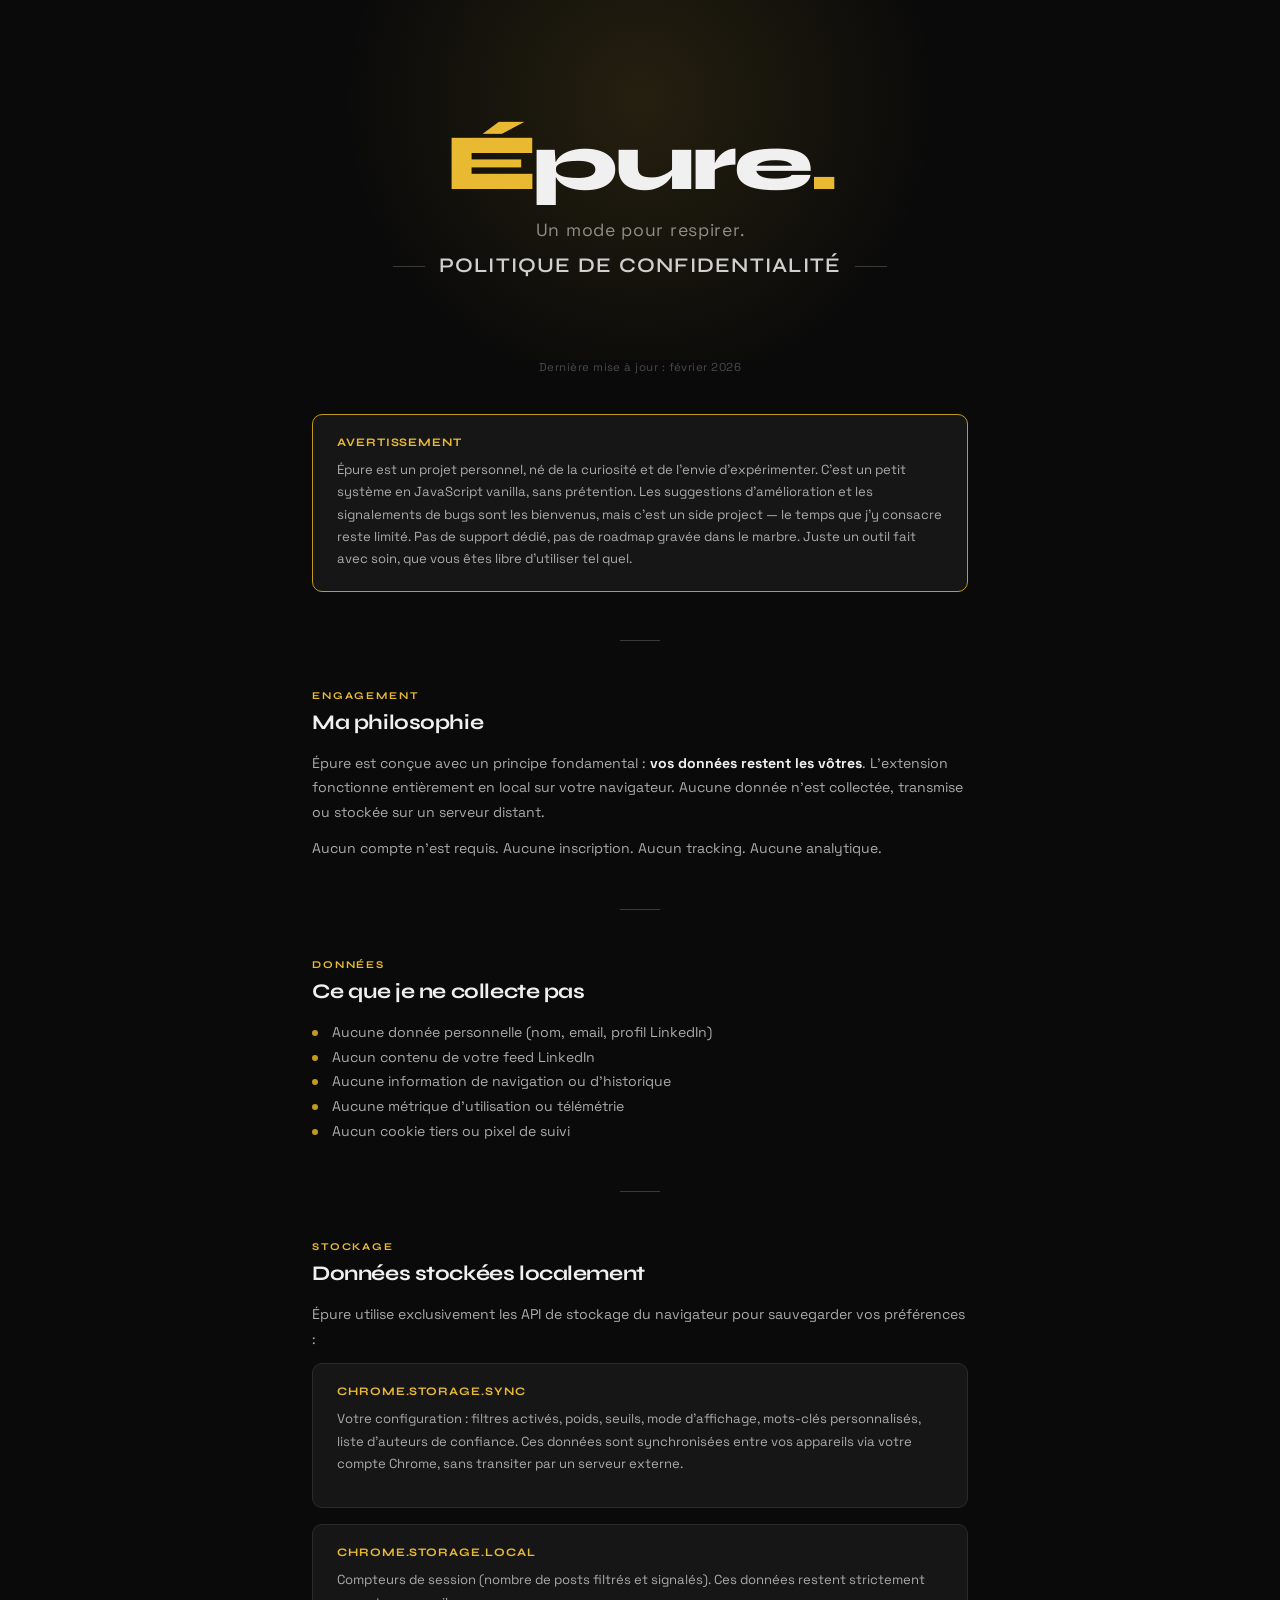
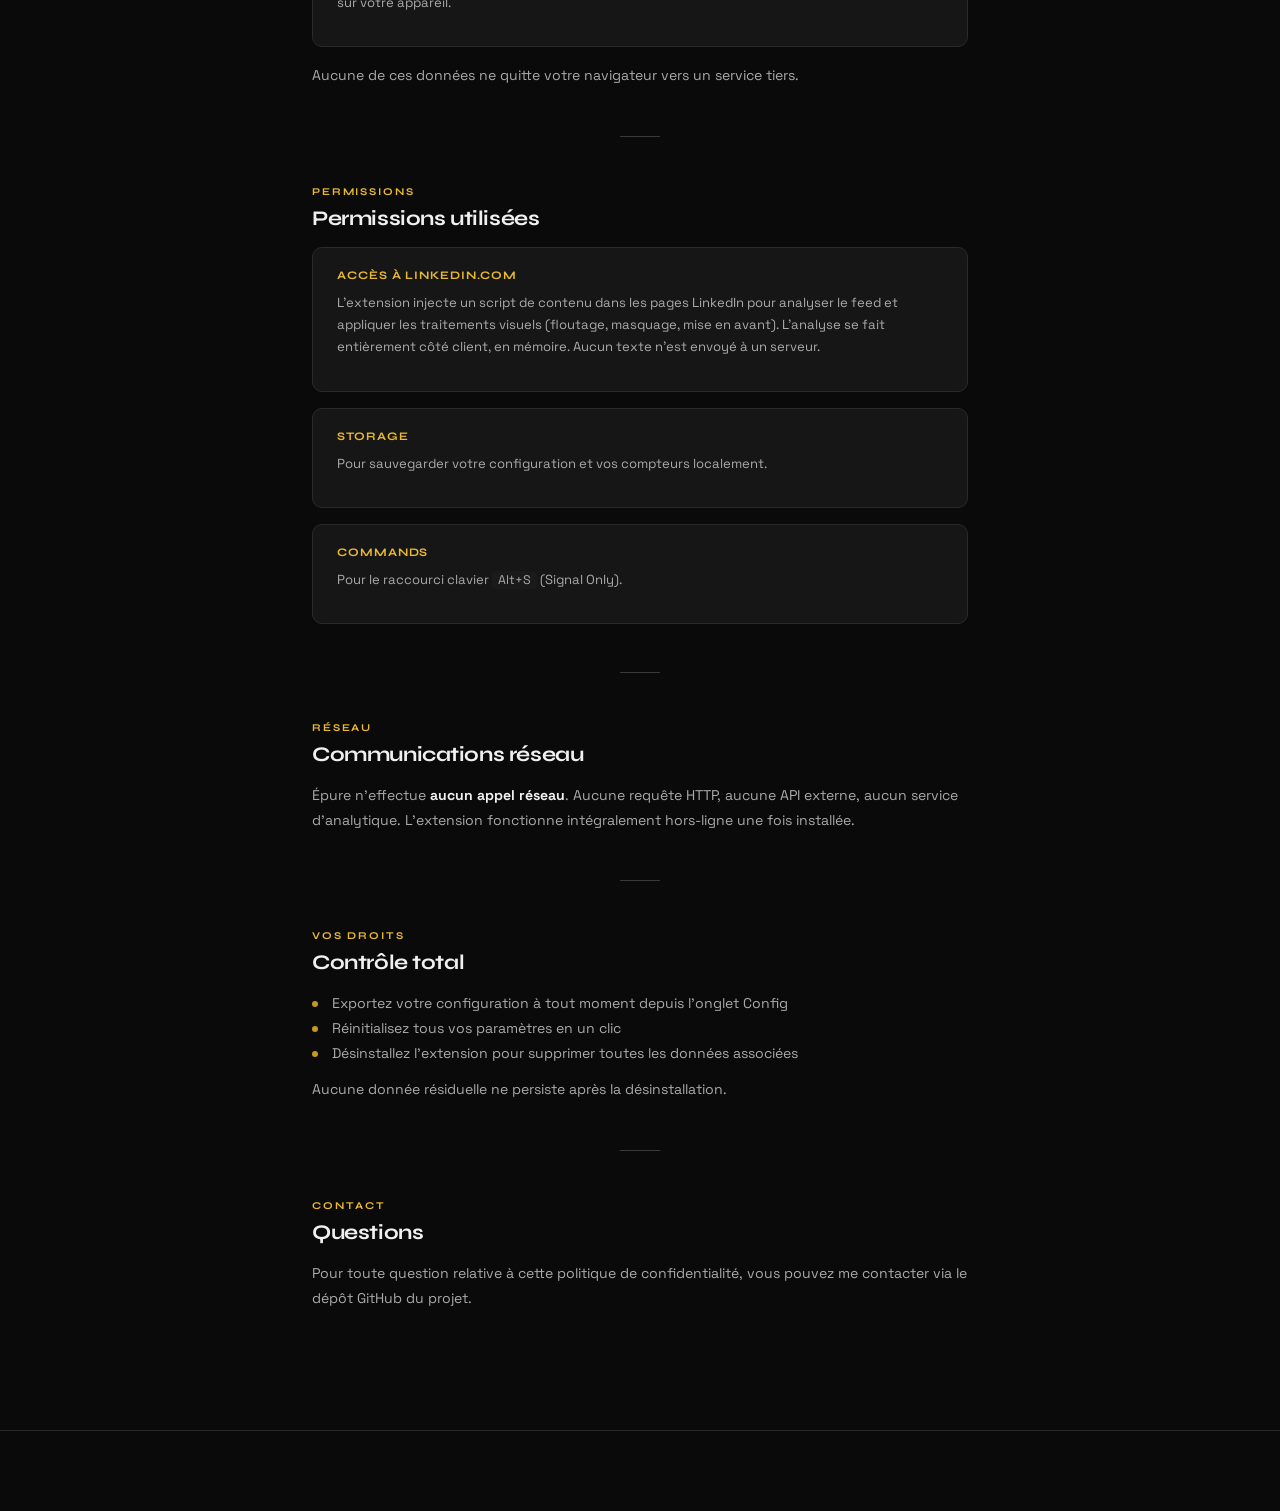
==== index.html @ 1b7c1104 "Update privacy policy language and details" ====
<!DOCTYPE html>
<html lang="fr">
<head>
    <meta charset="UTF-8">
    <meta name="viewport" content="width=device-width, initial-scale=1.0">
    <meta name="description" content="Politique de confidentialité d'Épure, l'extension Chrome qui fait respirer votre feed LinkedIn. Aucune donnée collectée, tout reste local dans votre navigateur.">
    <title>Épure — Politique de Confidentialité</title>
    <link href="https://fonts.googleapis.com/css2?family=Syne:wght@400;500;600;700;800&family=Space+Grotesk:wght@300;400;500;600;700&display=swap" rel="stylesheet">
    <style>
        :root {
            --black: #0a0a0a;
            --black-soft: #111111;
            --black-card: #161616;
            --grey-900: #1a1a1a;
            --grey-800: #2a2a2a;
            --grey-700: #3a3a3a;
            --grey-600: #4a4a4a;
            --grey-500: #6a6a6a;
            --grey-400: #8a8a8a;
            --grey-300: #aaaaaa;
            --yellow: #e8b931;
            --yellow-bright: #f0c940;
            --yellow-dim: #c49a1a;
            --yellow-glow: rgba(232, 185, 49, 0.12);
            --white: #f0f0f0;
            --white-soft: #d0d0d0;
        }

        * { margin: 0; padding: 0; box-sizing: border-box; }

        body {
            background: var(--black);
            color: var(--white);
            font-family: 'Space Grotesk', sans-serif;
            min-height: 100vh;
            overflow-x: hidden;
        }

        /* ====== HERO ====== */
        .hero {
            min-height: 40vh;
            display: flex;
            flex-direction: column;
            align-items: center;
            justify-content: center;
            text-align: center;
            padding: 80px 40px 40px;
            position: relative;
            overflow: hidden;
        }

        .hero::before {
            content: '';
            position: absolute;
            top: -200px;
            left: 50%;
            transform: translateX(-50%);
            width: 600px;
            height: 600px;
            background: radial-gradient(circle, var(--yellow-glow) 0%, transparent 70%);
            pointer-events: none;
        }

        .hero-logo {
            font-family: 'Syne', sans-serif;
            font-weight: 800;
            font-size: clamp(3rem, 8vw, 5rem);
            letter-spacing: -0.04em;
            line-height: 1;
            margin-bottom: 16px;
            position: relative;
            animation: fadeUp 0.8s ease-out;
        }

        .accent {
            color: var(--yellow);
        }

        .hero-tagline {
            font-size: clamp(0.9rem, 2vw, 1.1rem);
            color: var(--grey-400);
            font-weight: 400;
            letter-spacing: 0.04em;
            margin-bottom: 12px;
            animation: fadeUp 0.8s ease-out 0.15s both;
        }

        .hero-page-title {
            font-family: 'Syne', sans-serif;
            font-size: clamp(1rem, 2.5vw, 1.3rem);
            font-weight: 600;
            color: var(--white-soft);
            letter-spacing: 0.06em;
            text-transform: uppercase;
            animation: fadeUp 0.8s ease-out 0.3s both;
        }

        .hero-page-title::before,
        .hero-page-title::after {
            content: '';
            display: inline-block;
            width: 32px;
            height: 1px;
            background: var(--grey-700);
            vertical-align: middle;
            margin: 0 14px;
        }

        @keyframes fadeUp {
            from { opacity: 0; transform: translateY(20px); }
            to { opacity: 1; transform: translateY(0); }
        }

        @keyframes breathe {
            0%, 100% { opacity: 0.45; }
            50% { opacity: 1; }
        }

        .breathe { animation: breathe 4s ease-in-out infinite; }

        /* ====== CONTENT ====== */
        .page {
            max-width: 720px;
            margin: 0 auto;
            padding: 0 32px 80px;
        }

        .section {
            margin-bottom: 40px;
        }

        .section-label {
            font-family: 'Syne', sans-serif;
            font-size: 0.65rem;
            font-weight: 700;
            text-transform: uppercase;
            letter-spacing: 0.18em;
            color: var(--yellow);
            margin-bottom: 8px;
        }

        .section-title {
            font-family: 'Syne', sans-serif;
            font-size: 1.3rem;
            font-weight: 700;
            letter-spacing: -0.02em;
            margin-bottom: 16px;
            color: var(--white);
        }

        .section p {
            font-size: 0.88rem;
            line-height: 1.75;
            color: var(--grey-300);
            margin-bottom: 12px;
        }

        .section ul {
            list-style: none;
            margin-bottom: 12px;
        }

        .section ul li {
            font-size: 0.88rem;
            line-height: 1.75;
            color: var(--grey-300);
            padding-left: 20px;
            position: relative;
        }

        .section ul li::before {
            content: '';
            position: absolute;
            left: 0;
            top: 10px;
            width: 6px;
            height: 6px;
            border-radius: 50%;
            background: var(--yellow-dim);
        }

        .card {
            background: var(--black-card);
            border: 1px solid var(--grey-800);
            border-radius: 10px;
            padding: 20px 24px;
            margin-bottom: 16px;
        }

        .card-title {
            font-family: 'Syne', sans-serif;
            font-size: 0.72rem;
            font-weight: 700;
            text-transform: uppercase;
            letter-spacing: 0.08em;
            color: var(--yellow);
            margin-bottom: 10px;
        }

        .card p, .card li {
            font-size: 0.82rem;
            color: var(--grey-300);
            line-height: 1.7;
        }

        code {
            font-family: 'Space Grotesk', monospace;
            font-size: 0.78rem;
            color: var(--grey-200);
            background: var(--grey-900);
            padding: 1px 6px;
            border-radius: 4px;
        }

        .separator {
            width: 40px;
            height: 1px;
            background: var(--grey-700);
            margin: 48px auto;
        }

        .update-date {
            text-align: center;
            font-size: 0.72rem;
            color: var(--grey-600);
            letter-spacing: 0.04em;
            margin-bottom: 40px;
        }

        /* ====== FOOTER ====== */
        .page-footer {
            text-align: center;
            padding: 40px 0;
            font-size: 0.68rem;
            color: var(--grey-600);
            letter-spacing: 0.04em;
            border-top: 1px solid var(--grey-800);
        }

        .page-footer span { color: var(--grey-400); }
        .page-footer .y { color: var(--yellow); }

        /* ====== RESPONSIVE ====== */
        @media (max-width: 600px) {
            .hero { padding: 60px 24px 32px; }
            .page { padding: 0 20px 60px; }
            .hero-page-title::before,
            .hero-page-title::after { width: 20px; margin: 0 10px; }
        }
    </style>
</head>
<body>

    <!-- ====== HERO ====== -->
    <section class="hero">
        <div class="hero-logo">
            <span class="accent">É</span>pure<span class="accent">.</span>
        </div>
        <p class="hero-tagline breathe">Un mode pour respirer.</p>
        <h1 class="hero-page-title">Politique de Confidentialité</h1>
    </section>

    <!-- ====== CONTENT ====== -->
    <div class="page">

        <p class="update-date">Dernière mise à jour : février 2026</p>

        <div class="card" style="border-color: var(--yellow-dim);">
            <div class="card-title">Avertissement</div>
            <p>Épure est un projet personnel, né de la curiosité et de l'envie d'expérimenter. C'est un petit système en JavaScript vanilla, sans prétention. Les suggestions d'amélioration et les signalements de bugs sont les bienvenus, mais c'est un side project — le temps que j'y consacre reste limité. Pas de support dédié, pas de roadmap gravée dans le marbre. Juste un outil fait avec soin, que vous êtes libre d'utiliser tel quel.</p>
        </div>

        <div class="separator"></div>

        <div class="section">
            <div class="section-label">Engagement</div>
            <h2 class="section-title">Ma philosophie</h2>
            <p>Épure est conçue avec un principe fondamental : <strong style="color: var(--white);">vos données restent les vôtres</strong>. L'extension fonctionne entièrement en local sur votre navigateur. Aucune donnée n'est collectée, transmise ou stockée sur un serveur distant.</p>
            <p>Aucun compte n'est requis. Aucune inscription. Aucun tracking. Aucune analytique.</p>
        </div>

        <div class="separator"></div>

        <div class="section">
            <div class="section-label">Données</div>
            <h2 class="section-title">Ce que je ne collecte pas</h2>
            <ul>
                <li>Aucune donnée personnelle (nom, email, profil LinkedIn)</li>
                <li>Aucun contenu de votre feed LinkedIn</li>
                <li>Aucune information de navigation ou d'historique</li>
                <li>Aucune métrique d'utilisation ou télémétrie</li>
                <li>Aucun cookie tiers ou pixel de suivi</li>
            </ul>
        </div>

        <div class="separator"></div>

        <div class="section">
            <div class="section-label">Stockage</div>
            <h2 class="section-title">Données stockées localement</h2>
            <p>Épure utilise exclusivement les API de stockage du navigateur pour sauvegarder vos préférences :</p>

            <div class="card">
                <div class="card-title">chrome.storage.sync</div>
                <p>Votre configuration : filtres activés, poids, seuils, mode d'affichage, mots-clés personnalisés, liste d'auteurs de confiance. Ces données sont synchronisées entre vos appareils via votre compte Chrome, sans transiter par un serveur externe.</p>
            </div>

            <div class="card">
                <div class="card-title">chrome.storage.local</div>
                <p>Compteurs de session (nombre de posts filtrés et signalés). Ces données restent strictement sur votre appareil.</p>
            </div>

            <p>Aucune de ces données ne quitte votre navigateur vers un service tiers.</p>
        </div>

        <div class="separator"></div>

        <div class="section">
            <div class="section-label">Permissions</div>
            <h2 class="section-title">Permissions utilisées</h2>

            <div class="card">
                <div class="card-title">Accès à linkedin.com</div>
                <p>L'extension injecte un script de contenu dans les pages LinkedIn pour analyser le feed et appliquer les traitements visuels (floutage, masquage, mise en avant). L'analyse se fait entièrement côté client, en mémoire. Aucun texte n'est envoyé à un serveur.</p>
            </div>

            <div class="card">
                <div class="card-title">storage</div>
                <p>Pour sauvegarder votre configuration et vos compteurs localement.</p>
            </div>

            <div class="card">
                <div class="card-title">commands</div>
                <p>Pour le raccourci clavier <code>Alt+S</code> (Signal Only).</p>
            </div>
        </div>

        <div class="separator"></div>

        <div class="section">
            <div class="section-label">Réseau</div>
            <h2 class="section-title">Communications réseau</h2>
            <p>Épure n'effectue <strong style="color: var(--white);">aucun appel réseau</strong>. Aucune requête HTTP, aucune API externe, aucun service d'analytique. L'extension fonctionne intégralement hors-ligne une fois installée.</p>
        </div>

        <div class="separator"></div>

        <div class="section">
            <div class="section-label">Vos droits</div>
            <h2 class="section-title">Contrôle total</h2>
            <ul>
                <li>Exportez votre configuration à tout moment depuis l'onglet Config</li>
                <li>Réinitialisez tous vos paramètres en un clic</li>
                <li>Désinstallez l'extension pour supprimer toutes les données associées</li>
            </ul>
            <p>Aucune donnée résiduelle ne persiste après la désinstallation.</p>
        </div>

        <div class="separator"></div>

        <div class="section">
            <div class="section-label">Contact</div>
            <h2 class="section-title">Questions</h2>
            <p>Pour toute question relative à cette politique de confidentialité, vous pouvez me contacter via le dépôt GitHub du projet.</p>
        </div>

    </div>

    <!-- ====== FOOTER ====== -->
    <div class="page-footer">
    </div>

</body>
</html>
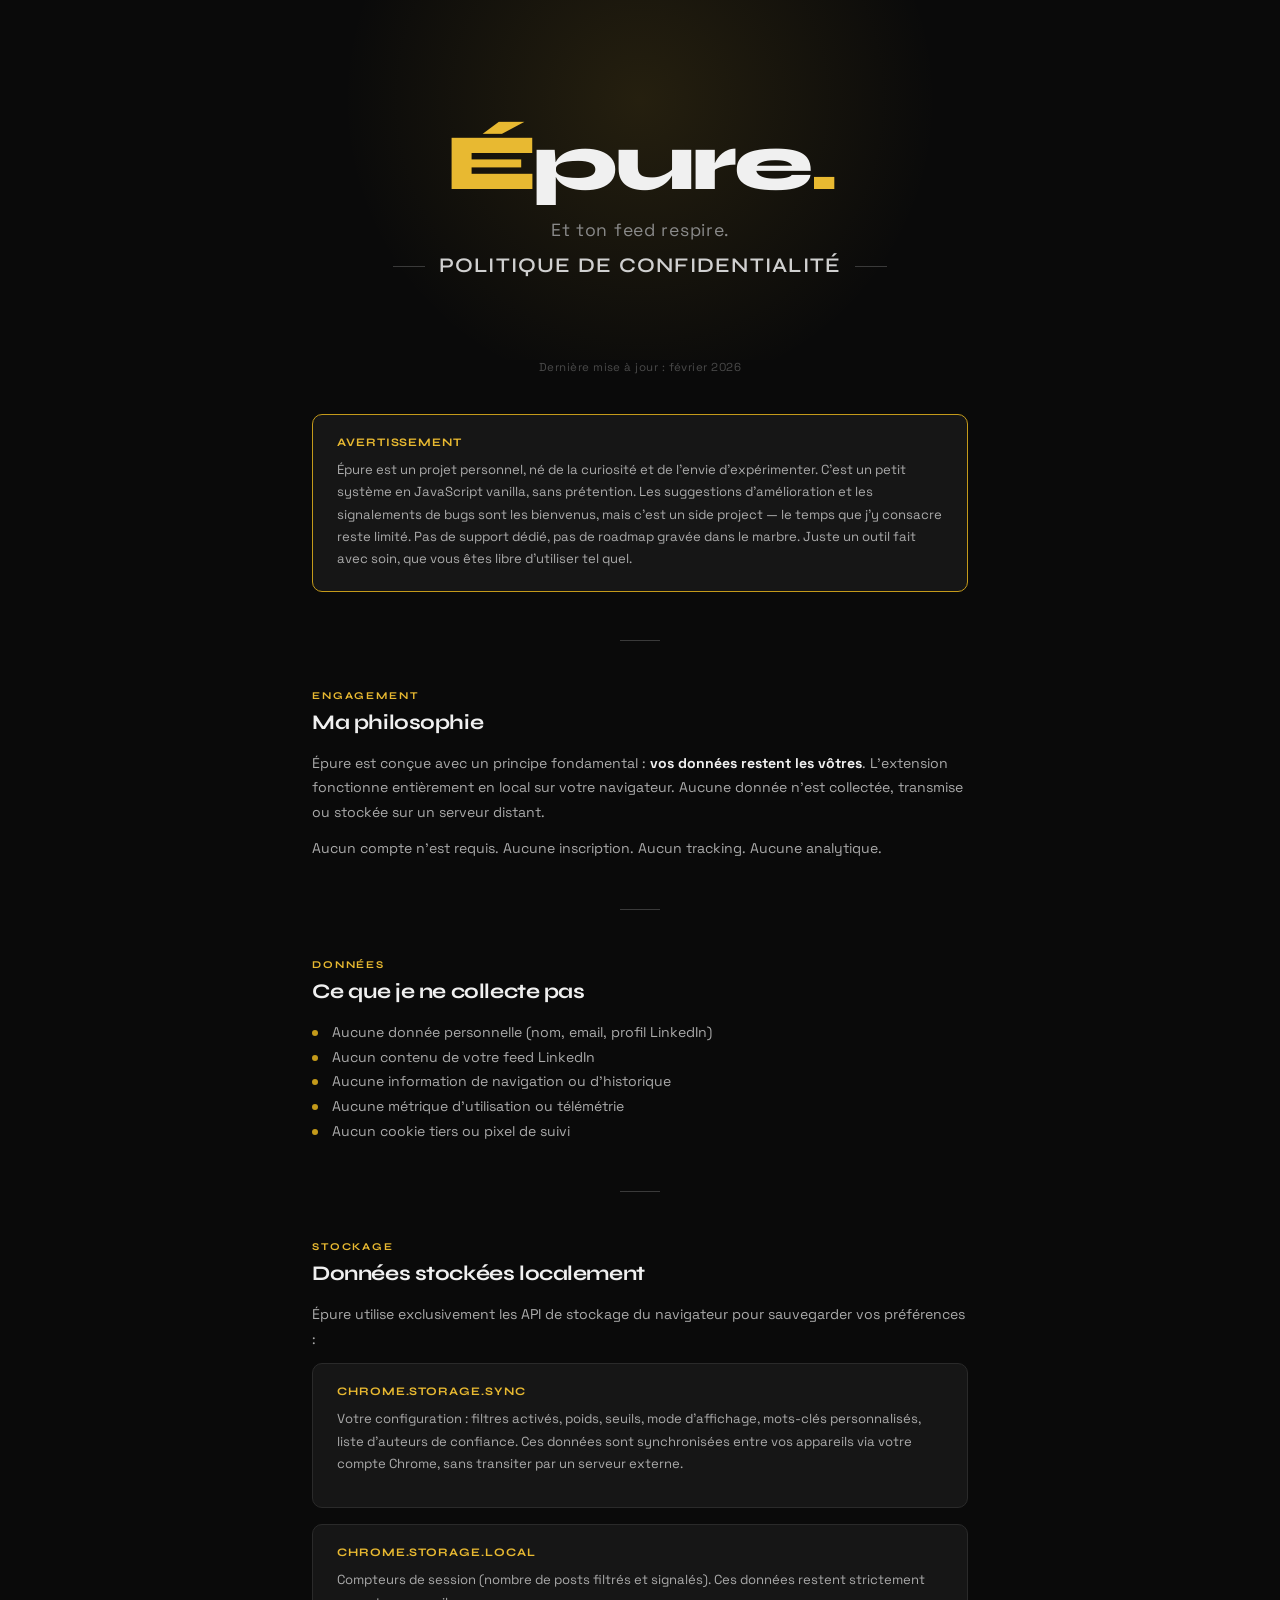
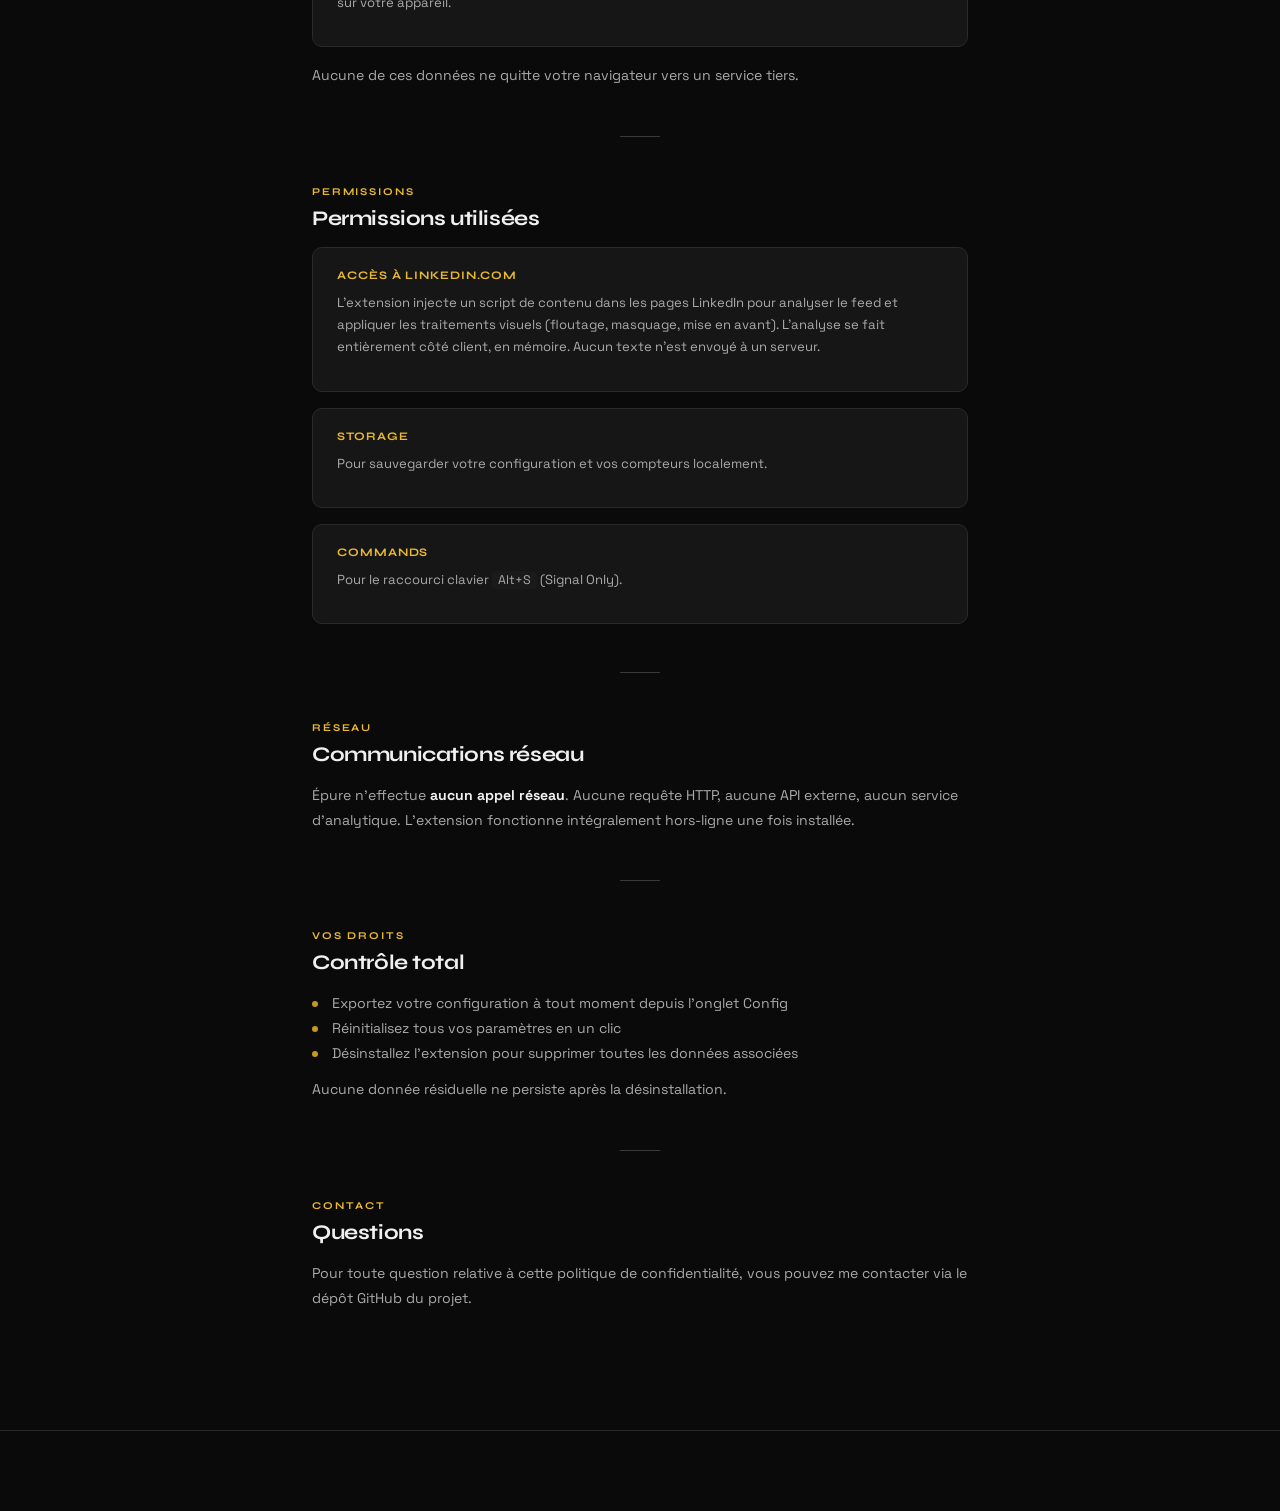
==== commit a560a46e: "Revise hero tagline and card styling Updated the hero tagline and modified the card section for bett" ====
--- a/index.html
+++ b/index.html
@@ -256,7 +256,7 @@
         <div class="hero-logo">
             <span class="accent">É</span>pure<span class="accent">.</span>
         </div>
-        <p class="hero-tagline breathe">Un mode pour respirer.</p>
+        <p class="hero-tagline">Et ton feed <span class="breathe">respire</span>.</p>
         <h1 class="hero-page-title">Politique de Confidentialité</h1>
     </section>
 
@@ -265,9 +265,9 @@
 
         <p class="update-date">Dernière mise à jour : février 2026</p>
 
-        <div class="card" style="border-color: var(--yellow-dim);">
-            <div class="card-title">Avertissement</div>
-            <p>Épure est un projet personnel, né de la curiosité et de l'envie d'expérimenter. C'est un petit système en JavaScript vanilla, sans prétention. Les suggestions d'amélioration et les signalements de bugs sont les bienvenus, mais c'est un side project — le temps que j'y consacre reste limité. Pas de support dédié, pas de roadmap gravée dans le marbre. Juste un outil fait avec soin, que vous êtes libre d'utiliser tel quel.</p>
+        <div class="card" style="border-color: var(--yellow-dim); padding-left: 0; padding-right: 0;">
+            <div class="card-title" style="padding-left: 24px;">Avertissement</div>
+            <p style="padding: 0 24px;">Épure est un projet personnel, né de la curiosité et de l'envie d'expérimenter. C'est un petit système en JavaScript vanilla, sans prétention. Les suggestions d'amélioration et les signalements de bugs sont les bienvenus, mais c'est un side project — le temps que j'y consacre reste limité. Pas de support dédié, pas de roadmap gravée dans le marbre. Juste un outil fait avec soin, que vous êtes libre d'utiliser tel quel.</p>
         </div>
 
         <div class="separator"></div>
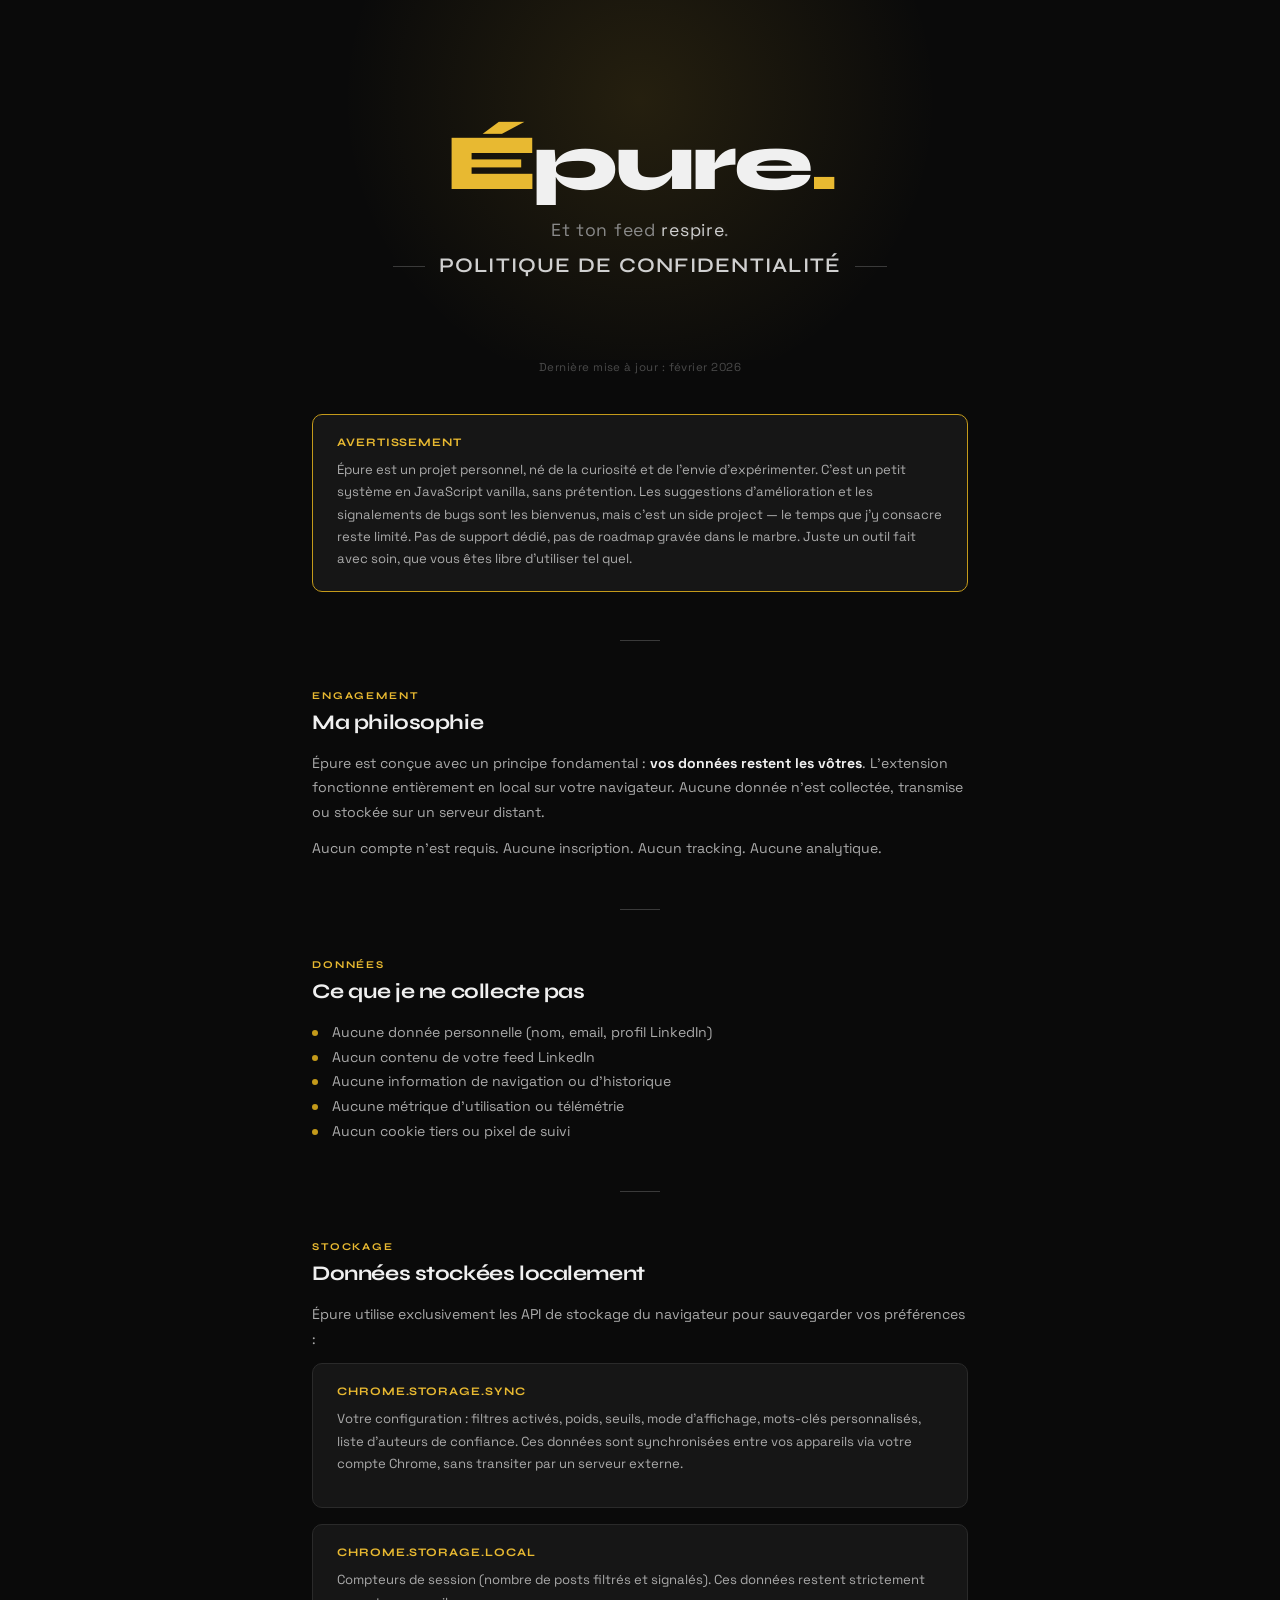
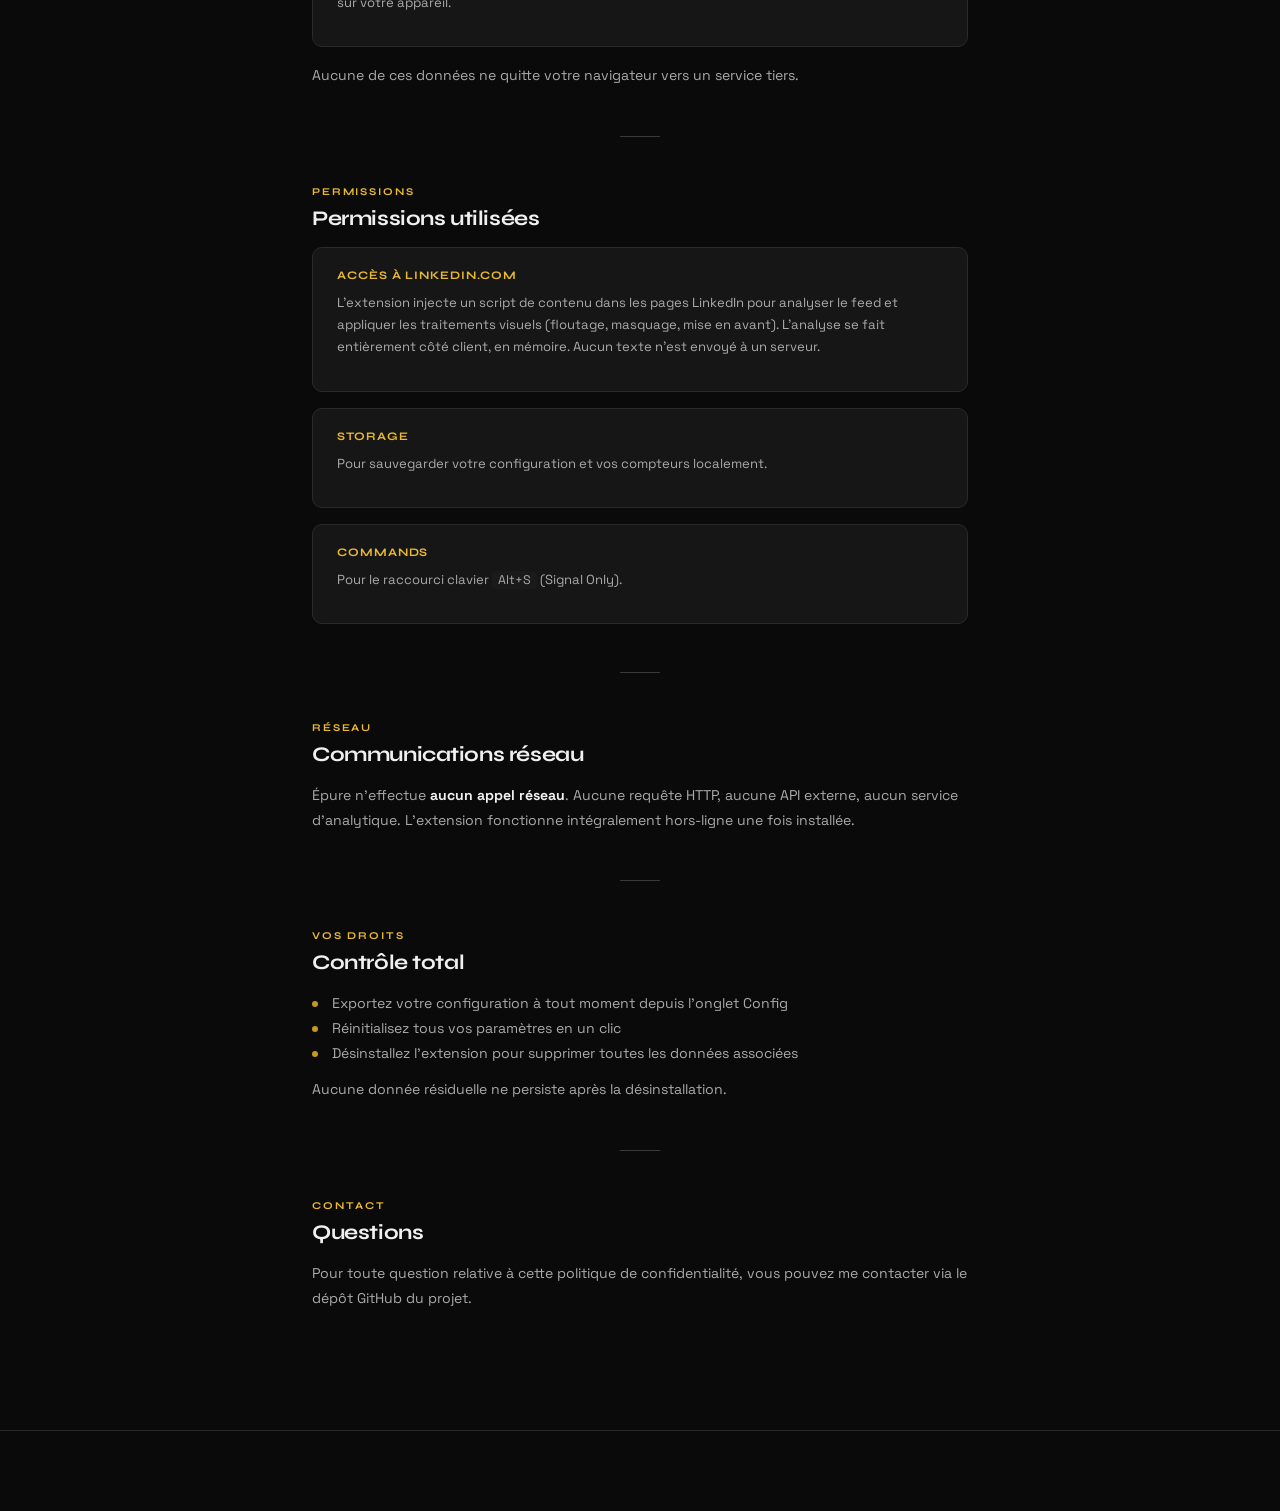
==== commit 1bbb7993: "Enhance .breathe class with color and text-shadow" ====
--- a/index.html
+++ b/index.html
@@ -116,7 +116,11 @@
             50% { opacity: 1; }
         }
 
-        .breathe { animation: breathe 4s ease-in-out infinite; }
+        .breathe {
+            animation: breathe 4s ease-in-out infinite;
+            color: var(--white-soft);
+            text-shadow: 0 0 8px rgba(240, 240, 240, 0.15);
+        }
 
         /* ====== CONTENT ====== */
         .page {
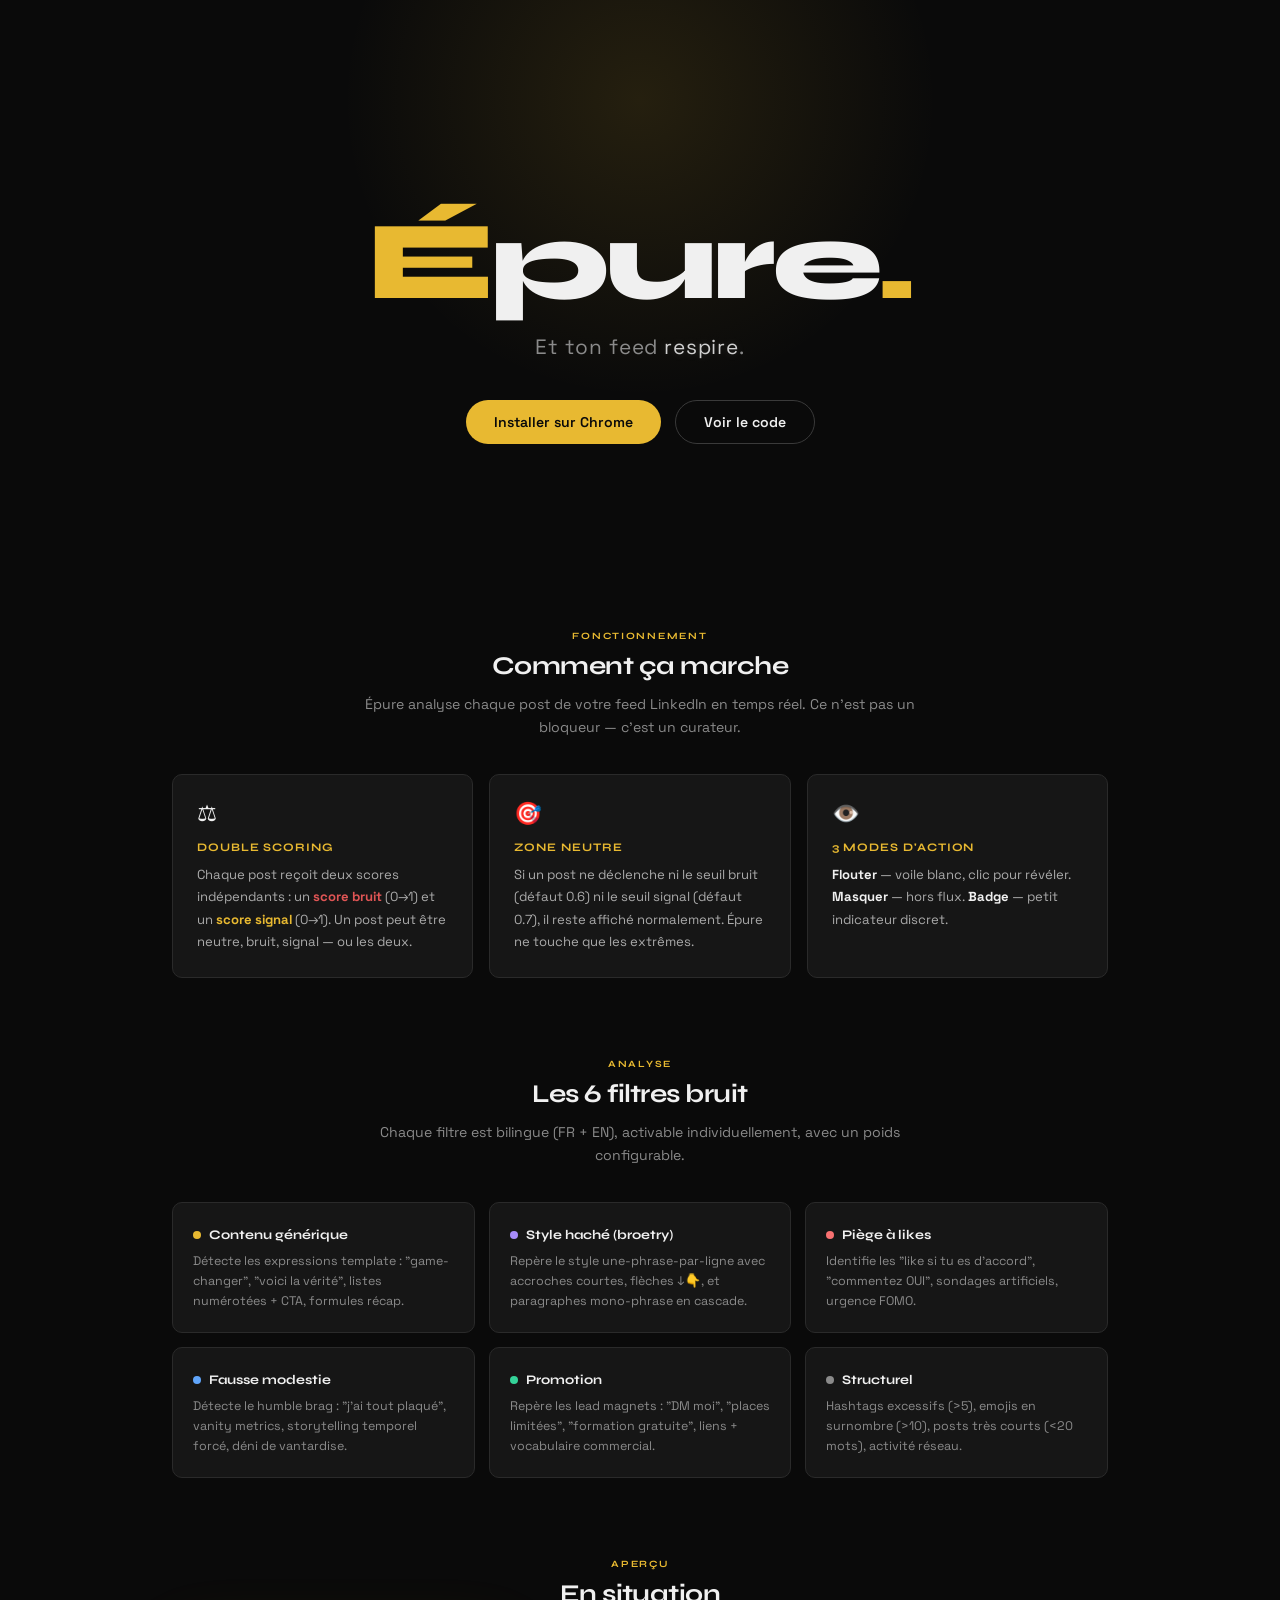
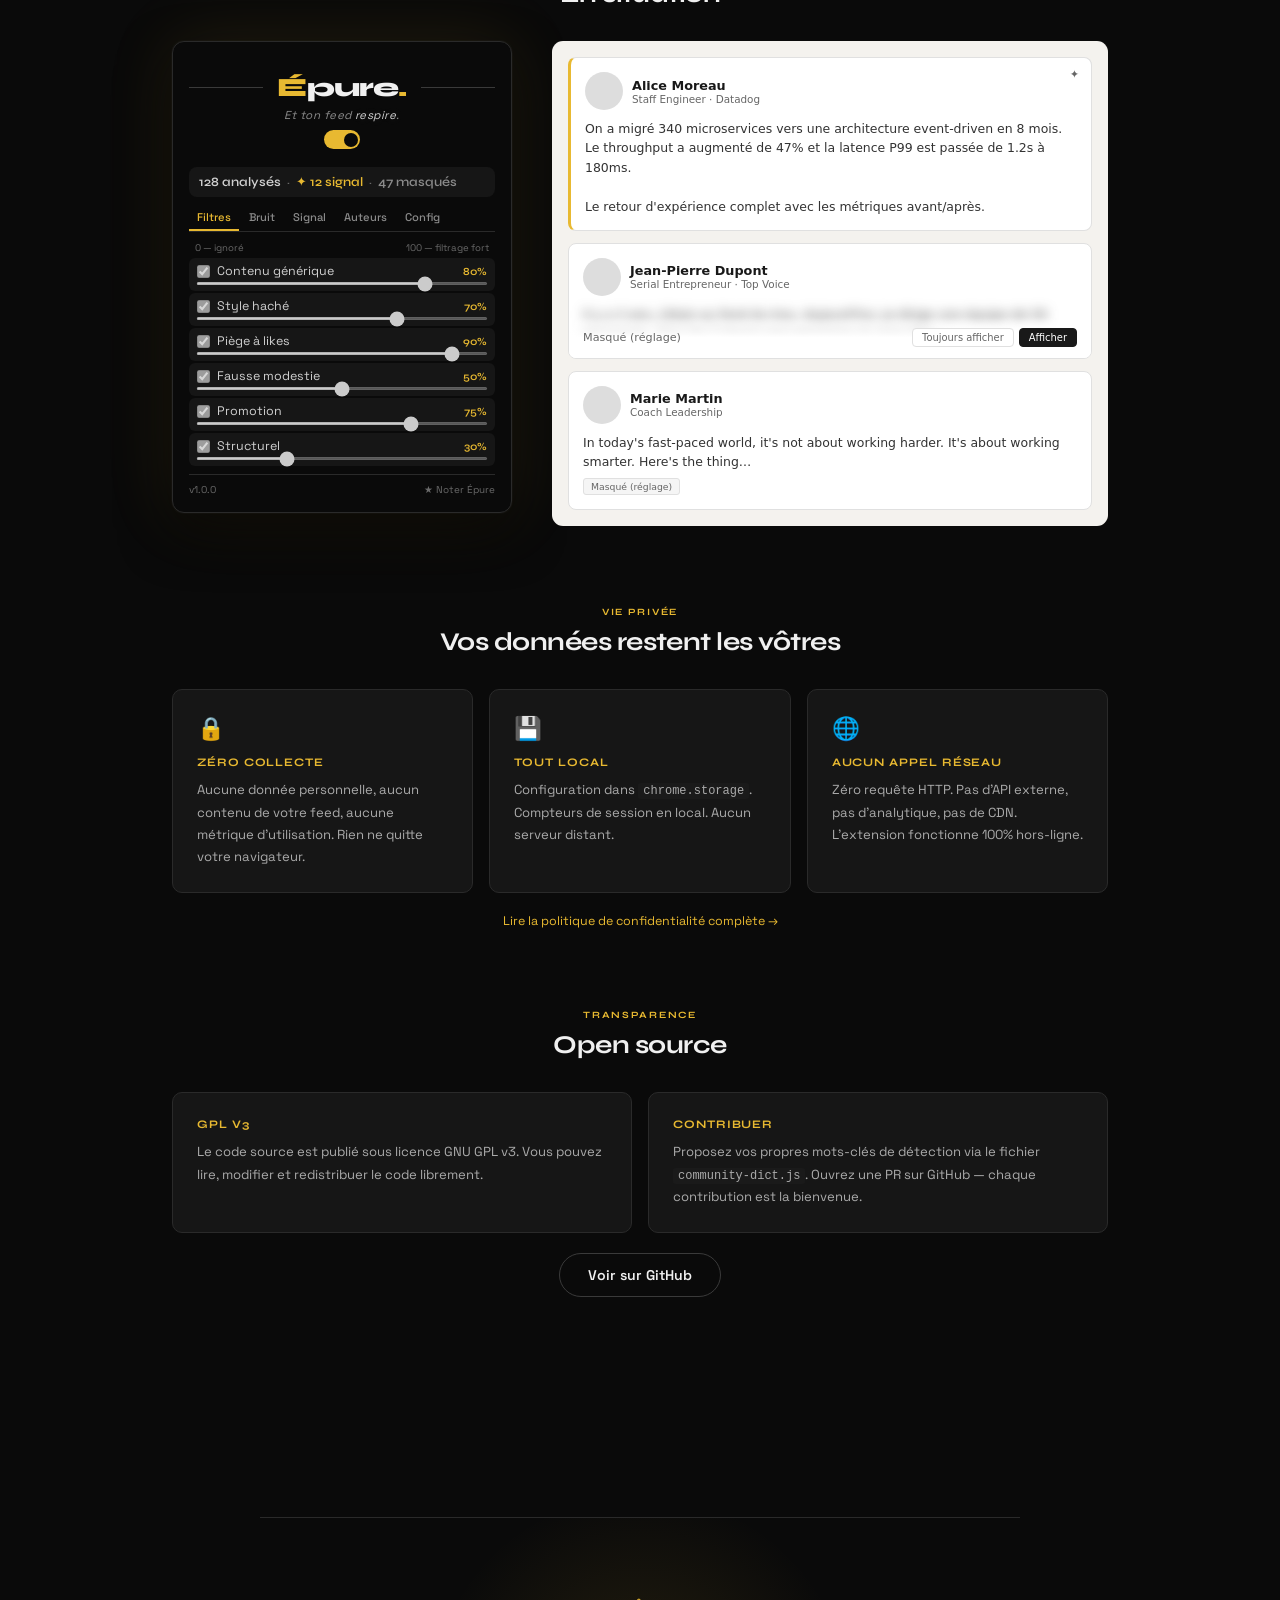
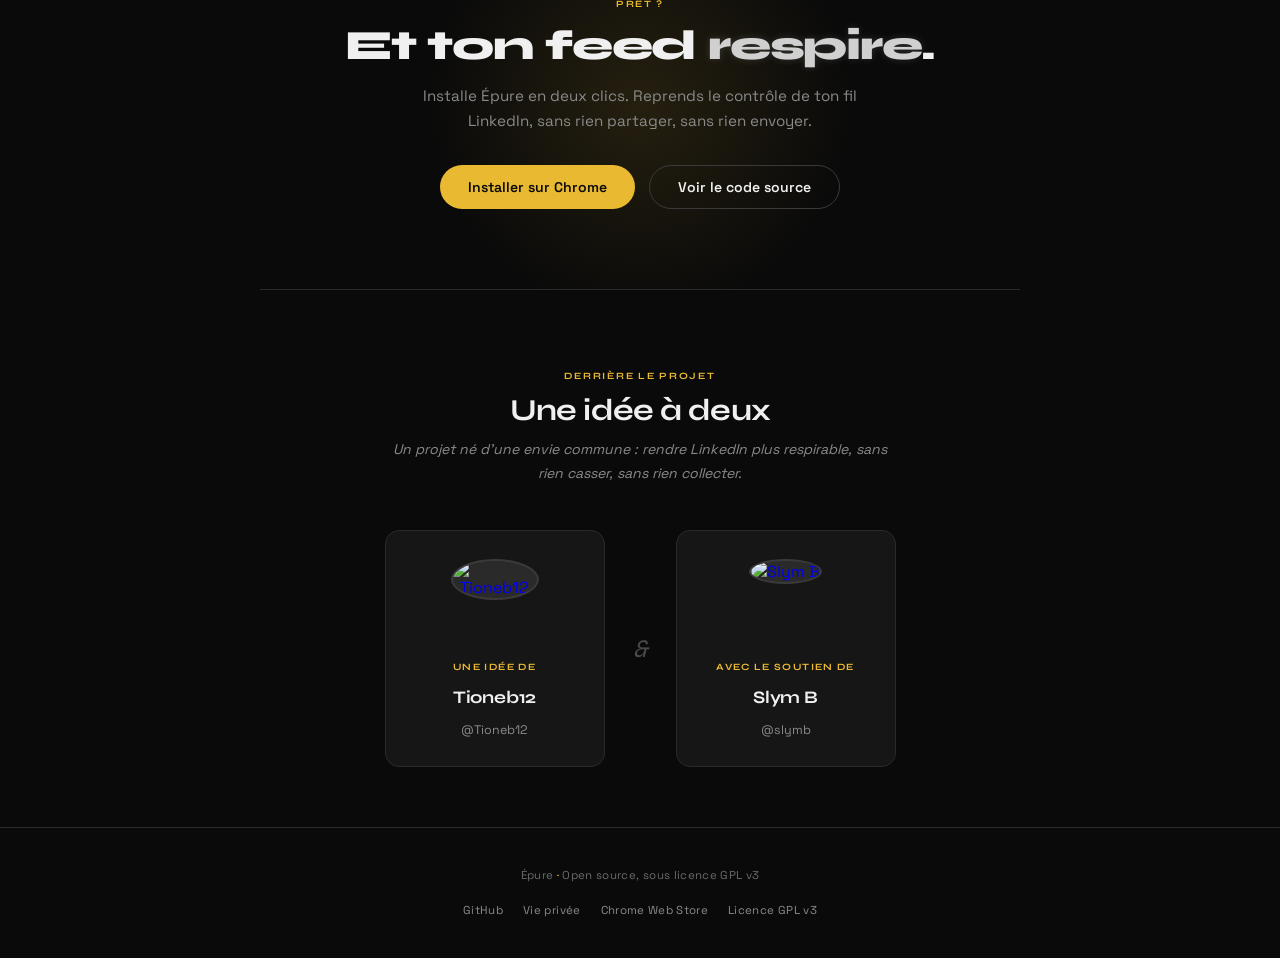
==== commit b5cb6e1b: "chore: initial open source release — code complet, stubs dicos, landing page, GPL v3 Premier push ré" ====
--- a/index.html
+++ b/index.html
@@ -3,11 +3,13 @@
 <head>
     <meta charset="UTF-8">
     <meta name="viewport" content="width=device-width, initial-scale=1.0">
-    <meta name="description" content="Politique de confidentialité d'Épure, l'extension Chrome qui fait respirer votre feed LinkedIn. Aucune donnée collectée, tout reste local dans votre navigateur.">
-    <title>Épure — Politique de Confidentialité</title>
+    <meta name="description" content="Épure — Extension Chrome qui curate votre feed LinkedIn. Double scoring bruit/signal, 6 filtres intelligents, 100% local, zéro collecte de données. Open source (GPL v3).">
+    <title>Épure — Et ton feed respire.</title>
     <link href="https://fonts.googleapis.com/css2?family=Syne:wght@400;500;600;700;800&family=Space+Grotesk:wght@300;400;500;600;700&display=swap" rel="stylesheet">
     <style>
         :root {
+            --font-title: "Syne", system-ui, -apple-system, Segoe UI, Roboto, Arial, sans-serif;
+            --font-body: "Space Grotesk", system-ui, -apple-system, Segoe UI, Roboto, Arial, sans-serif;
             --black: #0a0a0a;
             --black-soft: #111111;
             --black-card: #161616;
@@ -22,357 +24,438 @@
             --yellow-bright: #f0c940;
             --yellow-dim: #c49a1a;
             --yellow-glow: rgba(232, 185, 49, 0.12);
+            --yellow-glow-strong: rgba(232, 185, 49, 0.25);
             --white: #f0f0f0;
             --white-soft: #d0d0d0;
+            --red-soft: #e05555;
+            --li-bg: #f4f2ee;
+            --li-card: #ffffff;
+            --li-border: #e0e0e0;
+            --li-text: #191919;
+            --li-text-sec: #666666;
         }
-
         * { margin: 0; padding: 0; box-sizing: border-box; }
-
-        body {
-            background: var(--black);
-            color: var(--white);
-            font-family: 'Space Grotesk', sans-serif;
-            min-height: 100vh;
-            overflow-x: hidden;
-        }
+        body { background: var(--black); color: var(--white); font-family: var(--font-body); min-height: 100vh; overflow-x: hidden; }
+
+        /* ====== ANIMATIONS ====== */
+        @keyframes fadeUp { from { opacity: 0; transform: translateY(20px); } to { opacity: 1; transform: translateY(0); } }
+        @keyframes breathe { 0%, 100% { opacity: 0.45; } 50% { opacity: 1; } }
 
         /* ====== HERO ====== */
-        .hero {
-            min-height: 40vh;
-            display: flex;
-            flex-direction: column;
-            align-items: center;
-            justify-content: center;
-            text-align: center;
-            padding: 80px 40px 40px;
-            position: relative;
-            overflow: hidden;
-        }
-
-        .hero::before {
-            content: '';
-            position: absolute;
-            top: -200px;
-            left: 50%;
-            transform: translateX(-50%);
-            width: 600px;
-            height: 600px;
-            background: radial-gradient(circle, var(--yellow-glow) 0%, transparent 70%);
-            pointer-events: none;
-        }
-
-        .hero-logo {
-            font-family: 'Syne', sans-serif;
-            font-weight: 800;
-            font-size: clamp(3rem, 8vw, 5rem);
-            letter-spacing: -0.04em;
-            line-height: 1;
-            margin-bottom: 16px;
-            position: relative;
-            animation: fadeUp 0.8s ease-out;
-        }
-
-        .accent {
-            color: var(--yellow);
-        }
-
-        .hero-tagline {
-            font-size: clamp(0.9rem, 2vw, 1.1rem);
-            color: var(--grey-400);
-            font-weight: 400;
-            letter-spacing: 0.04em;
-            margin-bottom: 12px;
-            animation: fadeUp 0.8s ease-out 0.15s both;
-        }
-
-        .hero-page-title {
-            font-family: 'Syne', sans-serif;
-            font-size: clamp(1rem, 2.5vw, 1.3rem);
-            font-weight: 600;
-            color: var(--white-soft);
-            letter-spacing: 0.06em;
-            text-transform: uppercase;
-            animation: fadeUp 0.8s ease-out 0.3s both;
-        }
-
-        .hero-page-title::before,
-        .hero-page-title::after {
-            content: '';
-            display: inline-block;
-            width: 32px;
-            height: 1px;
-            background: var(--grey-700);
-            vertical-align: middle;
-            margin: 0 14px;
-        }
-
-        @keyframes fadeUp {
-            from { opacity: 0; transform: translateY(20px); }
-            to { opacity: 1; transform: translateY(0); }
-        }
-
-        @keyframes breathe {
-            0%, 100% { opacity: 0.45; }
-            50% { opacity: 1; }
-        }
-
-        .breathe {
-            animation: breathe 4s ease-in-out infinite;
-            color: var(--white-soft);
-            text-shadow: 0 0 8px rgba(240, 240, 240, 0.15);
-        }
-
-        /* ====== CONTENT ====== */
-        .page {
-            max-width: 720px;
-            margin: 0 auto;
-            padding: 0 32px 80px;
-        }
-
-        .section {
-            margin-bottom: 40px;
-        }
-
-        .section-label {
-            font-family: 'Syne', sans-serif;
-            font-size: 0.65rem;
-            font-weight: 700;
-            text-transform: uppercase;
-            letter-spacing: 0.18em;
-            color: var(--yellow);
-            margin-bottom: 8px;
-        }
-
-        .section-title {
-            font-family: 'Syne', sans-serif;
-            font-size: 1.3rem;
-            font-weight: 700;
-            letter-spacing: -0.02em;
-            margin-bottom: 16px;
-            color: var(--white);
-        }
-
-        .section p {
-            font-size: 0.88rem;
-            line-height: 1.75;
-            color: var(--grey-300);
-            margin-bottom: 12px;
-        }
-
-        .section ul {
-            list-style: none;
-            margin-bottom: 12px;
-        }
-
-        .section ul li {
-            font-size: 0.88rem;
-            line-height: 1.75;
-            color: var(--grey-300);
-            padding-left: 20px;
-            position: relative;
-        }
-
-        .section ul li::before {
-            content: '';
-            position: absolute;
-            left: 0;
-            top: 10px;
-            width: 6px;
-            height: 6px;
-            border-radius: 50%;
-            background: var(--yellow-dim);
-        }
-
-        .card {
-            background: var(--black-card);
-            border: 1px solid var(--grey-800);
-            border-radius: 10px;
-            padding: 20px 24px;
-            margin-bottom: 16px;
-        }
-
-        .card-title {
-            font-family: 'Syne', sans-serif;
-            font-size: 0.72rem;
-            font-weight: 700;
-            text-transform: uppercase;
-            letter-spacing: 0.08em;
-            color: var(--yellow);
-            margin-bottom: 10px;
-        }
-
-        .card p, .card li {
-            font-size: 0.82rem;
-            color: var(--grey-300);
-            line-height: 1.7;
-        }
-
-        code {
-            font-family: 'Space Grotesk', monospace;
-            font-size: 0.78rem;
-            color: var(--grey-200);
-            background: var(--grey-900);
-            padding: 1px 6px;
-            border-radius: 4px;
-        }
-
-        .separator {
-            width: 40px;
-            height: 1px;
-            background: var(--grey-700);
-            margin: 48px auto;
-        }
-
-        .update-date {
-            text-align: center;
-            font-size: 0.72rem;
-            color: var(--grey-600);
-            letter-spacing: 0.04em;
-            margin-bottom: 40px;
-        }
+        .hero { min-height: 70vh; display: flex; flex-direction: column; align-items: center; justify-content: center; text-align: center; padding: 80px 40px 60px; position: relative; overflow: hidden; }
+        .hero::before { content: ''; position: absolute; top: -200px; left: 50%; transform: translateX(-50%); width: 600px; height: 600px; background: radial-gradient(circle, var(--yellow-glow) 0%, transparent 70%); pointer-events: none; }
+        .hero-logo { font-family: var(--font-title); font-weight: 800; font-size: clamp(4rem, 10vw, 7rem); letter-spacing: -0.04em; line-height: 1; margin-bottom: 16px; position: relative; animation: fadeUp 0.8s ease-out; }
+        .accent { color: var(--yellow); }
+        .hero-tagline { font-size: clamp(1rem, 2.5vw, 1.3rem); color: var(--grey-400); font-weight: 400; letter-spacing: 0.04em; margin-bottom: 40px; animation: fadeUp 0.8s ease-out 0.15s both; }
+        .breathe { animation: breathe 4s ease-in-out infinite; color: var(--white-soft); text-shadow: 0 0 8px rgba(240, 240, 240, 0.15); }
+
+        .hero-ctas { display: flex; gap: 14px; flex-wrap: wrap; justify-content: center; animation: fadeUp 0.8s ease-out 0.3s both; }
+        .btn { display: inline-flex; align-items: center; gap: 8px; padding: 12px 28px; border-radius: 24px; font-family: var(--font-body); font-size: 0.88rem; font-weight: 600; text-decoration: none; transition: background 0.2s, box-shadow 0.2s, transform 0.15s; cursor: pointer; border: none; }
+        .btn-primary { background: var(--yellow); color: var(--black); }
+        .btn-primary:hover { background: var(--yellow-bright); box-shadow: 0 0 20px var(--yellow-glow-strong); transform: translateY(-1px); }
+        .btn-secondary { background: transparent; color: var(--white); border: 1px solid var(--grey-700); }
+        .btn-secondary:hover { border-color: var(--grey-500); background: rgba(255,255,255,0.03); }
+
+        /* ====== PAGE ====== */
+        .page { max-width: 1000px; margin: 0 auto; padding: 0 32px 80px; }
+        .section { margin-bottom: 80px; }
+        .section-label { font-family: var(--font-title); font-size: 0.6rem; font-weight: 700; text-transform: uppercase; letter-spacing: 0.18em; color: var(--yellow); margin-bottom: 8px; text-align: center; }
+        .section-title { font-family: var(--font-title); font-size: clamp(1.2rem, 3vw, 1.6rem); font-weight: 700; letter-spacing: -0.02em; margin-bottom: 32px; color: var(--white); text-align: center; }
+        .section-subtitle { font-size: 0.88rem; color: var(--grey-400); text-align: center; max-width: 600px; margin: -20px auto 36px; line-height: 1.6; }
+
+        /* ====== CARDS GRID ====== */
+        .cards-3 { display: grid; grid-template-columns: repeat(3, 1fr); gap: 16px; }
+        .cards-2 { display: grid; grid-template-columns: repeat(2, 1fr); gap: 16px; }
+        @media (max-width: 768px) { .cards-3, .cards-2 { grid-template-columns: 1fr; } }
+
+        .card { background: var(--black-card); border: 1px solid var(--grey-800); border-radius: 10px; padding: 24px; }
+        .card-icon { font-size: 1.4rem; margin-bottom: 12px; }
+        .card-title { font-family: var(--font-title); font-size: 0.72rem; font-weight: 700; text-transform: uppercase; letter-spacing: 0.08em; color: var(--yellow); margin-bottom: 10px; }
+        .card p, .card li { font-size: 0.82rem; color: var(--grey-300); line-height: 1.7; }
+
+        /* ====== FILTRES GRID ====== */
+        .filters-grid { display: grid; grid-template-columns: repeat(3, 1fr); gap: 14px; }
+        @media (max-width: 768px) { .filters-grid { grid-template-columns: repeat(2, 1fr); } }
+        @media (max-width: 480px) { .filters-grid { grid-template-columns: 1fr; } }
+
+        .filter-card { background: var(--black-card); border: 1px solid var(--grey-800); border-radius: 10px; padding: 20px; }
+        .filter-card .filter-dot { width: 8px; height: 8px; border-radius: 50%; display: inline-block; margin-right: 8px; vertical-align: middle; }
+        .filter-card .filter-name { font-family: var(--font-title); font-size: 0.82rem; font-weight: 700; color: var(--white); }
+        .filter-card .filter-desc { font-size: 0.78rem; color: var(--grey-400); line-height: 1.6; margin-top: 8px; }
+
+        /* ====== PREVIEW ====== */
+        .preview-grid { display: grid; grid-template-columns: 340px 1fr; gap: 40px; align-items: start; }
+        @media (max-width: 860px) { .preview-grid { grid-template-columns: 1fr; justify-items: center; } }
+
+        /* Popup frame — fidèle à popup.html + popup.css */
+        .popup-frame { width: 340px; background: var(--black); border-radius: 12px; border: 1px solid var(--grey-800); overflow: hidden; box-shadow: 0 0 0 1px rgba(255,255,255,0.02), 0 20px 50px rgba(0,0,0,0.5), 0 0 70px var(--yellow-glow); padding: 16px; font-size: 13px; }
+
+        /* Header : logo centré entre traits */
+        .popup-header { display: flex; flex-direction: column; align-items: center; padding: 14px 0 10px; }
+        .header-logo-row { display: flex; align-items: center; gap: 14px; width: 100%; }
+        .header-trait { flex: 1; height: 1px; background: var(--grey-700); }
+        .popup-logo { font-family: var(--font-title); font-weight: 800; font-size: 1.65rem; letter-spacing: -0.03em; white-space: nowrap; }
+        .popup-baseline { font-size: 0.72rem; font-style: italic; color: var(--grey-400); margin-top: 5px; letter-spacing: 0.04em; }
+        .toggle-switch { width: 36px; height: 19px; background: var(--yellow); border-radius: 10px; position: relative; margin-top: 8px; }
+        .toggle-switch::after { content: ''; position: absolute; top: 2.5px; left: 20px; width: 14px; height: 14px; background: var(--black); border-radius: 50%; }
+
+        /* Compteurs inline */
+        .popup-counters { display: flex; align-items: center; gap: 6px; padding: 7px 10px; background: var(--black-card); border-radius: 8px; margin: 8px 0; font-family: var(--font-title); font-size: 0.8rem; font-weight: 600; }
+        .popup-counters .cnt-total { color: var(--white-soft); }
+        .popup-counters .cnt-signal { color: var(--yellow); }
+        .popup-counters .cnt-noise { color: var(--grey-400); }
+        .popup-counters .cnt-sep { color: var(--grey-500); font-size: 0.7rem; }
+
+        /* Onglets */
+        .popup-tabs { display: flex; gap: 2px; border-bottom: 1px solid var(--grey-800); margin-bottom: 10px; }
+        .popup-tab { background: none; border: none; color: var(--grey-400); font-family: var(--font-body); font-size: 0.7rem; font-weight: 500; padding: 5px 8px; border-bottom: 2px solid transparent; cursor: default; }
+        .popup-tab.active { color: var(--yellow); border-bottom-color: var(--yellow); }
+
+        /* Filtres avec checkbox + slider poids */
+        .popup-filters { display: flex; flex-direction: column; gap: 2px; }
+        .pf-legend { display: flex; justify-content: space-between; font-size: 0.6rem; color: var(--grey-500); padding: 0 6px; margin-bottom: 4px; }
+        .pf-group { background: var(--black-card); border-radius: 6px; padding: 2px 0; }
+        .pf-row { display: flex; align-items: center; gap: 7px; padding: 3px 8px; }
+        .pf-check { width: 13px; height: 13px; accent-color: var(--yellow); }
+        .pf-name { font-size: 0.78rem; color: var(--white-soft); flex: 1; }
+        .pf-weight { font-family: var(--font-title); font-size: 0.68rem; font-weight: 600; color: var(--yellow); min-width: 28px; text-align: right; }
+        .pf-slider { display: block; width: calc(100% - 14px); margin: 0 7px 4px; height: 3px; accent-color: var(--yellow); cursor: default; }
+
+        /* Footer popup */
+        .popup-footer { display: flex; justify-content: space-between; padding: 8px 0 0; margin-top: 8px; border-top: 1px solid var(--grey-800); }
+        .popup-footer span { font-size: 0.62rem; color: var(--grey-500); }
+
+        /* Feed preview */
+        .feed-area { background: var(--li-bg); border-radius: 11px; padding: 16px; }
+        .feed-posts { display: flex; flex-direction: column; gap: 12px; }
+        .li-post { background: var(--li-card); border: 1px solid var(--li-border); border-radius: 8px; padding: 14px; position: relative; overflow: hidden; font-family: -apple-system, system-ui, BlinkMacSystemFont, "Segoe UI", Roboto, sans-serif; color: var(--li-text); }
+        .li-post-header { display: flex; align-items: center; gap: 9px; margin-bottom: 9px; }
+        .li-avatar { width: 38px; height: 38px; border-radius: 50%; background: #ddd; flex-shrink: 0; }
+        .li-name { font-weight: 600; font-size: 0.8rem; }
+        .li-role { font-size: 0.65rem; color: var(--li-text-sec); }
+        .li-text { font-size: 0.78rem; line-height: 1.55; color: #333; }
+        .li-post.signal { border-left: 3px solid var(--yellow); }
+        .signal-mark { position: absolute; top: 10px; right: 12px; font-size: 0.7rem; color: var(--li-text-sec); cursor: default; }
+        .li-post.blurred .li-text { filter: blur(6px); user-select: none; }
+        .blur-bar { position: absolute; bottom: 0; left: 0; right: 0; padding: 11px 14px; background: linear-gradient(to top, var(--li-card) 50%, transparent); display: flex; align-items: center; justify-content: space-between; }
+        .blur-text { font-size: 0.7rem; color: var(--li-text-sec); }
+        .blur-btns { display: flex; gap: 5px; }
+        .blur-btn { font-size: 0.62rem; padding: 3px 9px; border-radius: 4px; cursor: default; font-family: -apple-system, system-ui, sans-serif; font-weight: 500; border: 1px solid var(--li-border); background: var(--li-card); color: var(--li-text-sec); }
+        .blur-btn.pri { background: var(--li-text); color: var(--li-card); border-color: var(--li-text); }
+        .badge-li { display: inline-flex; align-items: center; gap: 3px; padding: 2px 7px; background: #f5f5f5; border: 1px solid var(--li-border); border-radius: 3px; font-size: 0.58rem; font-weight: 500; color: var(--li-text-sec); margin-top: 7px; cursor: default; }
+
+        /* ====== SEPARATOR ====== */
+        .separator { width: 40px; height: 1px; background: var(--grey-700); margin: 0 auto 80px; }
+
+        /* ====== FINAL CTA ====== */
+        .final-cta { position: relative; text-align: center; padding: 80px 32px; margin: 60px auto 0; max-width: 760px; border-top: 1px solid var(--grey-800); border-bottom: 1px solid var(--grey-800); overflow: hidden; }
+        .final-cta::before { content: ''; position: absolute; top: 50%; left: 50%; transform: translate(-50%, -50%); width: 500px; height: 500px; background: radial-gradient(circle, var(--yellow-glow) 0%, transparent 60%); pointer-events: none; }
+        .final-cta-label { position: relative; font-family: var(--font-title); font-size: 0.6rem; font-weight: 700; text-transform: uppercase; letter-spacing: 0.18em; color: var(--yellow); margin-bottom: 12px; }
+        .final-cta-title { position: relative; font-family: var(--font-title); font-size: clamp(1.8rem, 4vw, 2.6rem); font-weight: 800; letter-spacing: -0.03em; line-height: 1.15; margin-bottom: 14px; color: var(--white); }
+        .final-cta-sub { position: relative; font-size: 0.95rem; color: var(--grey-400); max-width: 480px; margin: 0 auto 32px; line-height: 1.6; }
+        .final-cta-buttons { position: relative; display: flex; gap: 14px; flex-wrap: wrap; justify-content: center; }
+
+        /* ====== CREDITS ====== */
+        .credits-section { padding: 80px 32px 60px; max-width: 760px; margin: 0 auto; text-align: center; }
+        .credits-label { font-family: var(--font-title); font-size: 0.6rem; font-weight: 700; text-transform: uppercase; letter-spacing: 0.18em; color: var(--yellow); margin-bottom: 10px; }
+        .credits-title { font-family: var(--font-title); font-size: clamp(1.4rem, 3vw, 1.9rem); font-weight: 700; letter-spacing: -0.02em; color: var(--white); margin-bottom: 10px; }
+        .credits-tagline { font-size: 0.88rem; color: var(--grey-400); max-width: 520px; margin: 0 auto 44px; line-height: 1.7; font-style: italic; }
+        .credits-people { display: flex; gap: 24px; justify-content: center; flex-wrap: wrap; }
+        .credit-card { display: flex; flex-direction: column; align-items: center; gap: 14px; padding: 28px 32px; background: var(--black-card); border: 1px solid var(--grey-800); border-radius: 14px; text-decoration: none; transition: border-color 0.2s, transform 0.2s, box-shadow 0.2s; min-width: 220px; }
+        .credit-card:hover { border-color: var(--yellow); transform: translateY(-2px); box-shadow: 0 0 30px var(--yellow-glow); }
+        .credit-avatar-wrap { position: relative; width: 88px; height: 88px; }
+        .credit-avatar { width: 88px; height: 88px; border-radius: 50%; border: 2px solid var(--grey-700); object-fit: cover; transition: border-color 0.2s; background: var(--grey-800); }
+        .credit-card:hover .credit-avatar { border-color: var(--yellow); }
+        .credit-role { font-family: var(--font-title); font-size: 0.6rem; font-weight: 700; text-transform: uppercase; letter-spacing: 0.14em; color: var(--yellow); }
+        .credit-name { font-family: var(--font-title); font-size: 1.1rem; font-weight: 700; color: var(--white); letter-spacing: -0.01em; }
+        .credit-handle { font-size: 0.78rem; color: var(--grey-400); font-family: var(--font-body); }
+        .credits-amp { display: flex; align-items: center; justify-content: center; font-family: var(--font-title); font-size: 1.6rem; font-weight: 400; color: var(--grey-600); font-style: italic; padding: 0 4px; }
+        @media (max-width: 600px) { .credits-amp { display: none; } .credit-card { width: 100%; max-width: 280px; } }
 
         /* ====== FOOTER ====== */
-        .page-footer {
-            text-align: center;
-            padding: 40px 0;
-            font-size: 0.68rem;
-            color: var(--grey-600);
-            letter-spacing: 0.04em;
-            border-top: 1px solid var(--grey-800);
-        }
-
-        .page-footer span { color: var(--grey-400); }
+        .page-footer { text-align: center; padding: 36px 32px; font-size: 0.72rem; color: var(--grey-500); letter-spacing: 0.03em; line-height: 2; border-top: 1px solid var(--grey-800); }
+        .page-footer a { color: var(--grey-400); text-decoration: none; transition: color 0.15s; }
+        .page-footer a:hover { color: var(--yellow); }
         .page-footer .y { color: var(--yellow); }
+        .footer-links { display: flex; gap: 20px; justify-content: center; flex-wrap: wrap; margin-top: 12px; }
 
         /* ====== RESPONSIVE ====== */
         @media (max-width: 600px) {
-            .hero { padding: 60px 24px 32px; }
+            .hero { padding: 60px 24px 40px; }
             .page { padding: 0 20px 60px; }
-            .hero-page-title::before,
-            .hero-page-title::after { width: 20px; margin: 0 10px; }
         }
     </style>
 </head>
 <body>
 
-    <!-- ====== HERO ====== -->
+    <!-- ====== 1. HERO ====== -->
     <section class="hero">
-        <div class="hero-logo">
-            <span class="accent">É</span>pure<span class="accent">.</span>
-        </div>
+        <div class="hero-logo"><span class="accent">É</span>pure<span class="accent">.</span></div>
         <p class="hero-tagline">Et ton feed <span class="breathe">respire</span>.</p>
-        <h1 class="hero-page-title">Politique de Confidentialité</h1>
+        <div class="hero-ctas">
+            <a href="https://chrome.google.com/webstore" class="btn btn-primary">Installer sur Chrome</a>
+            <a href="https://github.com/Tioneb12/epure" class="btn btn-secondary">Voir le code</a>
+        </div>
     </section>
 
-    <!-- ====== CONTENT ====== -->
     <div class="page">
 
-        <p class="update-date">Dernière mise à jour : février 2026</p>
-
-        <div class="card" style="border-color: var(--yellow-dim); padding-left: 0; padding-right: 0;">
-            <div class="card-title" style="padding-left: 24px;">Avertissement</div>
-            <p style="padding: 0 24px;">Épure est un projet personnel, né de la curiosité et de l'envie d'expérimenter. C'est un petit système en JavaScript vanilla, sans prétention. Les suggestions d'amélioration et les signalements de bugs sont les bienvenus, mais c'est un side project — le temps que j'y consacre reste limité. Pas de support dédié, pas de roadmap gravée dans le marbre. Juste un outil fait avec soin, que vous êtes libre d'utiliser tel quel.</p>
-        </div>
-
-        <div class="separator"></div>
-
+        <!-- ====== 2. COMMENT ÇA MARCHE ====== -->
         <div class="section">
-            <div class="section-label">Engagement</div>
-            <h2 class="section-title">Ma philosophie</h2>
-            <p>Épure est conçue avec un principe fondamental : <strong style="color: var(--white);">vos données restent les vôtres</strong>. L'extension fonctionne entièrement en local sur votre navigateur. Aucune donnée n'est collectée, transmise ou stockée sur un serveur distant.</p>
-            <p>Aucun compte n'est requis. Aucune inscription. Aucun tracking. Aucune analytique.</p>
-        </div>
-
-        <div class="separator"></div>
-
+            <div class="section-label">Fonctionnement</div>
+            <div class="section-title">Comment ça marche</div>
+            <p class="section-subtitle">Épure analyse chaque post de votre feed LinkedIn en temps réel. Ce n'est pas un bloqueur — c'est un curateur.</p>
+            <div class="cards-3">
+                <div class="card">
+                    <div class="card-icon">⚖️</div>
+                    <div class="card-title">Double scoring</div>
+                    <p>Chaque post reçoit deux scores indépendants : un <strong style="color:var(--red-soft)">score bruit</strong> (0→1) et un <strong style="color:var(--yellow)">score signal</strong> (0→1). Un post peut être neutre, bruit, signal — ou les deux.</p>
+                </div>
+                <div class="card">
+                    <div class="card-icon">🎯</div>
+                    <div class="card-title">Zone neutre</div>
+                    <p>Si un post ne déclenche ni le seuil bruit (défaut 0.6) ni le seuil signal (défaut 0.7), il reste affiché normalement. Épure ne touche que les extrêmes.</p>
+                </div>
+                <div class="card">
+                    <div class="card-icon">👁️</div>
+                    <div class="card-title">3 modes d'action</div>
+                    <p><strong style="color:var(--white)">Flouter</strong> — voile blanc, clic pour révéler. <strong style="color:var(--white)">Masquer</strong> — hors flux. <strong style="color:var(--white)">Badge</strong> — petit indicateur discret.</p>
+                </div>
+            </div>
+        </div>
+
+        <!-- ====== 3. LES 6 FILTRES ====== -->
         <div class="section">
-            <div class="section-label">Données</div>
-            <h2 class="section-title">Ce que je ne collecte pas</h2>
-            <ul>
-                <li>Aucune donnée personnelle (nom, email, profil LinkedIn)</li>
-                <li>Aucun contenu de votre feed LinkedIn</li>
-                <li>Aucune information de navigation ou d'historique</li>
-                <li>Aucune métrique d'utilisation ou télémétrie</li>
-                <li>Aucun cookie tiers ou pixel de suivi</li>
-            </ul>
-        </div>
-
-        <div class="separator"></div>
-
+            <div class="section-label">Analyse</div>
+            <div class="section-title">Les 6 filtres bruit</div>
+            <p class="section-subtitle">Chaque filtre est bilingue (FR + EN), activable individuellement, avec un poids configurable.</p>
+            <div class="filters-grid">
+                <div class="filter-card">
+                    <div><span class="filter-dot" style="background:var(--yellow)"></span><span class="filter-name">Contenu générique</span></div>
+                    <p class="filter-desc">Détecte les expressions template : "game-changer", "voici la vérité", listes numérotées + CTA, formules récap.</p>
+                </div>
+                <div class="filter-card">
+                    <div><span class="filter-dot" style="background:#a78bfa"></span><span class="filter-name">Style haché (broetry)</span></div>
+                    <p class="filter-desc">Repère le style une-phrase-par-ligne avec accroches courtes, flèches ↓👇, et paragraphes mono-phrase en cascade.</p>
+                </div>
+                <div class="filter-card">
+                    <div><span class="filter-dot" style="background:#f87171"></span><span class="filter-name">Piège à likes</span></div>
+                    <p class="filter-desc">Identifie les "like si tu es d'accord", "commentez OUI", sondages artificiels, urgence FOMO.</p>
+                </div>
+                <div class="filter-card">
+                    <div><span class="filter-dot" style="background:#60a5fa"></span><span class="filter-name">Fausse modestie</span></div>
+                    <p class="filter-desc">Détecte le humble brag : "j'ai tout plaqué", vanity metrics, storytelling temporel forcé, déni de vantardise.</p>
+                </div>
+                <div class="filter-card">
+                    <div><span class="filter-dot" style="background:#34d399"></span><span class="filter-name">Promotion</span></div>
+                    <p class="filter-desc">Repère les lead magnets : "DM moi", "places limitées", "formation gratuite", liens + vocabulaire commercial.</p>
+                </div>
+                <div class="filter-card">
+                    <div><span class="filter-dot" style="background:var(--grey-400)"></span><span class="filter-name">Structurel</span></div>
+                    <p class="filter-desc">Hashtags excessifs (>5), emojis en surnombre (>10), posts très courts (<20 mots), activité réseau.</p>
+                </div>
+            </div>
+        </div>
+
+        <!-- ====== 4. PREVIEW ====== -->
         <div class="section">
-            <div class="section-label">Stockage</div>
-            <h2 class="section-title">Données stockées localement</h2>
-            <p>Épure utilise exclusivement les API de stockage du navigateur pour sauvegarder vos préférences :</p>
-
-            <div class="card">
-                <div class="card-title">chrome.storage.sync</div>
-                <p>Votre configuration : filtres activés, poids, seuils, mode d'affichage, mots-clés personnalisés, liste d'auteurs de confiance. Ces données sont synchronisées entre vos appareils via votre compte Chrome, sans transiter par un serveur externe.</p>
+            <div class="section-label">Aperçu</div>
+            <div class="section-title">En situation</div>
+            <div class="preview-grid">
+                <!-- Popup mockup — fidèle à popup.html -->
+                <div>
+                    <div class="popup-frame">
+                        <!-- Header centré avec traits -->
+                        <div class="popup-header">
+                            <div class="header-logo-row">
+                                <span class="header-trait"></span>
+                                <span class="popup-logo"><span class="accent">É</span>pure<span class="accent">.</span></span>
+                                <span class="header-trait"></span>
+                            </div>
+                            <div class="popup-baseline">Et ton feed <span class="breathe">respire</span>.</div>
+                            <div class="toggle-switch"></div>
+                        </div>
+
+                        <!-- Compteurs inline -->
+                        <div class="popup-counters">
+                            <span class="cnt-total">128 analysés</span>
+                            <span class="cnt-sep">&middot;</span>
+                            <span class="cnt-signal">✦ 12 signal</span>
+                            <span class="cnt-sep">&middot;</span>
+                            <span class="cnt-noise">47 masqués</span>
+                        </div>
+
+                        <!-- 5 onglets -->
+                        <div class="popup-tabs">
+                            <span class="popup-tab active">Filtres</span>
+                            <span class="popup-tab">Bruit</span>
+                            <span class="popup-tab">Signal</span>
+                            <span class="popup-tab">Auteurs</span>
+                            <span class="popup-tab">Config</span>
+                        </div>
+
+                        <!-- Onglet Filtres : checkbox + slider poids -->
+                        <div class="pf-legend"><span>0 — ignoré</span><span>100 — filtrage fort</span></div>
+                        <div class="popup-filters">
+                            <div class="pf-group">
+                                <div class="pf-row"><input type="checkbox" class="pf-check" checked disabled><span class="pf-name">Contenu générique</span><span class="pf-weight">80%</span></div>
+                                <input type="range" class="pf-slider" min="0" max="100" value="80" disabled>
+                            </div>
+                            <div class="pf-group">
+                                <div class="pf-row"><input type="checkbox" class="pf-check" checked disabled><span class="pf-name">Style haché</span><span class="pf-weight">70%</span></div>
+                                <input type="range" class="pf-slider" min="0" max="100" value="70" disabled>
+                            </div>
+                            <div class="pf-group">
+                                <div class="pf-row"><input type="checkbox" class="pf-check" checked disabled><span class="pf-name">Piège à likes</span><span class="pf-weight">90%</span></div>
+                                <input type="range" class="pf-slider" min="0" max="100" value="90" disabled>
+                            </div>
+                            <div class="pf-group">
+                                <div class="pf-row"><input type="checkbox" class="pf-check" checked disabled><span class="pf-name">Fausse modestie</span><span class="pf-weight">50%</span></div>
+                                <input type="range" class="pf-slider" min="0" max="100" value="50" disabled>
+                            </div>
+                            <div class="pf-group">
+                                <div class="pf-row"><input type="checkbox" class="pf-check" checked disabled><span class="pf-name">Promotion</span><span class="pf-weight">75%</span></div>
+                                <input type="range" class="pf-slider" min="0" max="100" value="75" disabled>
+                            </div>
+                            <div class="pf-group">
+                                <div class="pf-row"><input type="checkbox" class="pf-check" checked disabled><span class="pf-name">Structurel</span><span class="pf-weight">30%</span></div>
+                                <input type="range" class="pf-slider" min="0" max="100" value="30" disabled>
+                            </div>
+                        </div>
+
+                        <div class="popup-footer">
+                            <span>v1.0.0</span>
+                            <span>★ Noter Épure</span>
+                        </div>
+                    </div>
+                </div>
+
+                <!-- Feed examples -->
+                <div class="feed-area">
+                    <div class="feed-posts">
+                        <!-- Signal post -->
+                        <div class="li-post signal">
+                            <span class="signal-mark">✦</span>
+                            <div class="li-post-header"><div class="li-avatar"></div><div><div class="li-name">Alice Moreau</div><div class="li-role">Staff Engineer · Datadog</div></div></div>
+                            <div class="li-text">On a migré 340 microservices vers une architecture event-driven en 8 mois. Le throughput a augmenté de 47% et la latence P99 est passée de 1.2s à 180ms.<br><br>Le retour d'expérience complet avec les métriques avant/après.</div>
+                        </div>
+                        <!-- Blurred post -->
+                        <div class="li-post blurred">
+                            <div class="li-post-header"><div class="li-avatar"></div><div><div class="li-name">Jean-Pierre Dupont</div><div class="li-role">Serial Entrepreneur · Top Voice</div></div></div>
+                            <div class="li-text">Il y a 3 ans, j'étais au fond du trou. Aujourd'hui, je dirige une équipe de 50 personnes. Voici les 5 leçons que personne ne vous dira…</div>
+                            <div class="blur-bar">
+                                <span class="blur-text">Masqué (réglage)</span>
+                                <div class="blur-btns">
+                                    <button class="blur-btn">Toujours afficher</button>
+                                    <button class="blur-btn pri">Afficher</button>
+                                </div>
+                            </div>
+                        </div>
+                        <!-- Badge post -->
+                        <div class="li-post">
+                            <div class="li-post-header"><div class="li-avatar"></div><div><div class="li-name">Marie Martin</div><div class="li-role">Coach Leadership</div></div></div>
+                            <div class="li-text">In today's fast-paced world, it's not about working harder. It's about working smarter. Here's the thing…</div>
+                            <div class="badge-li">Masqué (réglage)</div>
+                        </div>
+                    </div>
+                </div>
             </div>
-
-            <div class="card">
-                <div class="card-title">chrome.storage.local</div>
-                <p>Compteurs de session (nombre de posts filtrés et signalés). Ces données restent strictement sur votre appareil.</p>
+        </div>
+
+        <!-- ====== 5. VIE PRIVÉE ====== -->
+        <div class="section">
+            <div class="section-label">Vie privée</div>
+            <div class="section-title">Vos données restent les vôtres</div>
+            <div class="cards-3">
+                <div class="card">
+                    <div class="card-icon">🔒</div>
+                    <div class="card-title">Zéro collecte</div>
+                    <p>Aucune donnée personnelle, aucun contenu de votre feed, aucune métrique d'utilisation. Rien ne quitte votre navigateur.</p>
+                </div>
+                <div class="card">
+                    <div class="card-icon">💾</div>
+                    <div class="card-title">Tout local</div>
+                    <p>Configuration dans <code style="font-size:0.75rem;background:var(--grey-900);padding:1px 5px;border-radius:3px;color:var(--grey-300)">chrome.storage</code>. Compteurs de session en local. Aucun serveur distant.</p>
+                </div>
+                <div class="card">
+                    <div class="card-icon">🌐</div>
+                    <div class="card-title">Aucun appel réseau</div>
+                    <p>Zéro requête HTTP. Pas d'API externe, pas d'analytique, pas de CDN. L'extension fonctionne 100% hors-ligne.</p>
+                </div>
             </div>
-
-            <p>Aucune de ces données ne quitte votre navigateur vers un service tiers.</p>
-        </div>
-
-        <div class="separator"></div>
-
+            <p style="text-align:center; margin-top:20px; font-size:0.78rem;">
+                <a href="privacy.html" style="color:var(--yellow); text-decoration:none;">Lire la politique de confidentialité complète →</a>
+            </p>
+        </div>
+
+        <!-- ====== 6. OPEN SOURCE ====== -->
         <div class="section">
-            <div class="section-label">Permissions</div>
-            <h2 class="section-title">Permissions utilisées</h2>
-
-            <div class="card">
-                <div class="card-title">Accès à linkedin.com</div>
-                <p>L'extension injecte un script de contenu dans les pages LinkedIn pour analyser le feed et appliquer les traitements visuels (floutage, masquage, mise en avant). L'analyse se fait entièrement côté client, en mémoire. Aucun texte n'est envoyé à un serveur.</p>
+            <div class="section-label">Transparence</div>
+            <div class="section-title">Open source</div>
+            <div class="cards-2">
+                <div class="card">
+                    <div class="card-title">GPL v3</div>
+                    <p>Le code source est publié sous licence GNU GPL v3. Vous pouvez lire, modifier et redistribuer le code librement.</p>
+                </div>
+                <div class="card">
+                    <div class="card-title">Contribuer</div>
+                    <p>Proposez vos propres mots-clés de détection via le fichier <code style="font-size:0.75rem;background:var(--grey-900);padding:1px 5px;border-radius:3px;color:var(--grey-300)">community-dict.js</code>. Ouvrez une PR sur GitHub — chaque contribution est la bienvenue.</p>
+                </div>
             </div>
-
-            <div class="card">
-                <div class="card-title">storage</div>
-                <p>Pour sauvegarder votre configuration et vos compteurs localement.</p>
-            </div>
-
-            <div class="card">
-                <div class="card-title">commands</div>
-                <p>Pour le raccourci clavier <code>Alt+S</code> (Signal Only).</p>
-            </div>
-        </div>
-
-        <div class="separator"></div>
-
-        <div class="section">
-            <div class="section-label">Réseau</div>
-            <h2 class="section-title">Communications réseau</h2>
-            <p>Épure n'effectue <strong style="color: var(--white);">aucun appel réseau</strong>. Aucune requête HTTP, aucune API externe, aucun service d'analytique. L'extension fonctionne intégralement hors-ligne une fois installée.</p>
-        </div>
-
-        <div class="separator"></div>
-
-        <div class="section">
-            <div class="section-label">Vos droits</div>
-            <h2 class="section-title">Contrôle total</h2>
-            <ul>
-                <li>Exportez votre configuration à tout moment depuis l'onglet Config</li>
-                <li>Réinitialisez tous vos paramètres en un clic</li>
-                <li>Désinstallez l'extension pour supprimer toutes les données associées</li>
-            </ul>
-            <p>Aucune donnée résiduelle ne persiste après la désinstallation.</p>
-        </div>
-
-        <div class="separator"></div>
-
-        <div class="section">
-            <div class="section-label">Contact</div>
-            <h2 class="section-title">Questions</h2>
-            <p>Pour toute question relative à cette politique de confidentialité, vous pouvez me contacter via le dépôt GitHub du projet.</p>
+            <p style="text-align:center; margin-top:20px;">
+                <a href="https://github.com/Tioneb12/epure" class="btn btn-secondary" style="display:inline-flex;">Voir sur GitHub</a>
+            </p>
         </div>
 
     </div>
 
-    <!-- ====== FOOTER ====== -->
-    <div class="page-footer">
-    </div>
+    <!-- ====== 7. FINAL CTA ====== -->
+    <section class="final-cta">
+        <div class="final-cta-label">Prêt&nbsp;?</div>
+        <h2 class="final-cta-title">Et ton feed <span class="breathe accent">respire</span>.</h2>
+        <p class="final-cta-sub">Installe Épure en deux clics. Reprends le contrôle de ton fil LinkedIn, sans rien partager, sans rien envoyer.</p>
+        <div class="final-cta-buttons">
+            <a href="https://chrome.google.com/webstore" class="btn btn-primary">Installer sur Chrome</a>
+            <a href="https://github.com/Tioneb12/epure" class="btn btn-secondary">Voir le code source</a>
+        </div>
+    </section>
+
+    <!-- ====== 8. CRÉDITS ====== -->
+    <section class="credits-section">
+        <div class="credits-label">Derrière le projet</div>
+        <h2 class="credits-title">Une idée à deux</h2>
+        <p class="credits-tagline">Un projet né d'une envie commune&nbsp;: rendre LinkedIn plus respirable, sans rien casser, sans rien collecter.</p>
+        <div class="credits-people">
+            <a href="https://github.com/Tioneb12" class="credit-card" target="_blank" rel="noopener">
+                <div class="credit-avatar-wrap">
+                    <img src="https://github.com/Tioneb12.png?size=200" alt="Tioneb12" class="credit-avatar" loading="lazy">
+                </div>
+                <div class="credit-role">Une idée de</div>
+                <div class="credit-name">Tioneb12</div>
+                <div class="credit-handle">@Tioneb12</div>
+            </a>
+            <div class="credits-amp">&amp;</div>
+            <a href="https://github.com/slymb" class="credit-card" target="_blank" rel="noopener">
+                <div class="credit-avatar-wrap">
+                    <img src="https://github.com/slymb.png?size=200" alt="Slym B" class="credit-avatar" loading="lazy">
+                </div>
+                <div class="credit-role">Avec le soutien de</div>
+                <div class="credit-name">Slym B</div>
+                <div class="credit-handle">@slymb</div>
+            </a>
+        </div>
+    </section>
+
+    <!-- ====== 9. FOOTER ====== -->
+    <footer class="page-footer">
+        Épure <span class="y">·</span> Open source, sous licence GPL&nbsp;v3
+        <div class="footer-links">
+            <a href="https://github.com/Tioneb12/epure">GitHub</a>
+            <a href="privacy.html">Vie privée</a>
+            <a href="https://chrome.google.com/webstore">Chrome Web Store</a>
+            <a href="https://www.gnu.org/licenses/gpl-3.0.html">Licence GPL v3</a>
+        </div>
+    </footer>
 
 </body>
 </html>
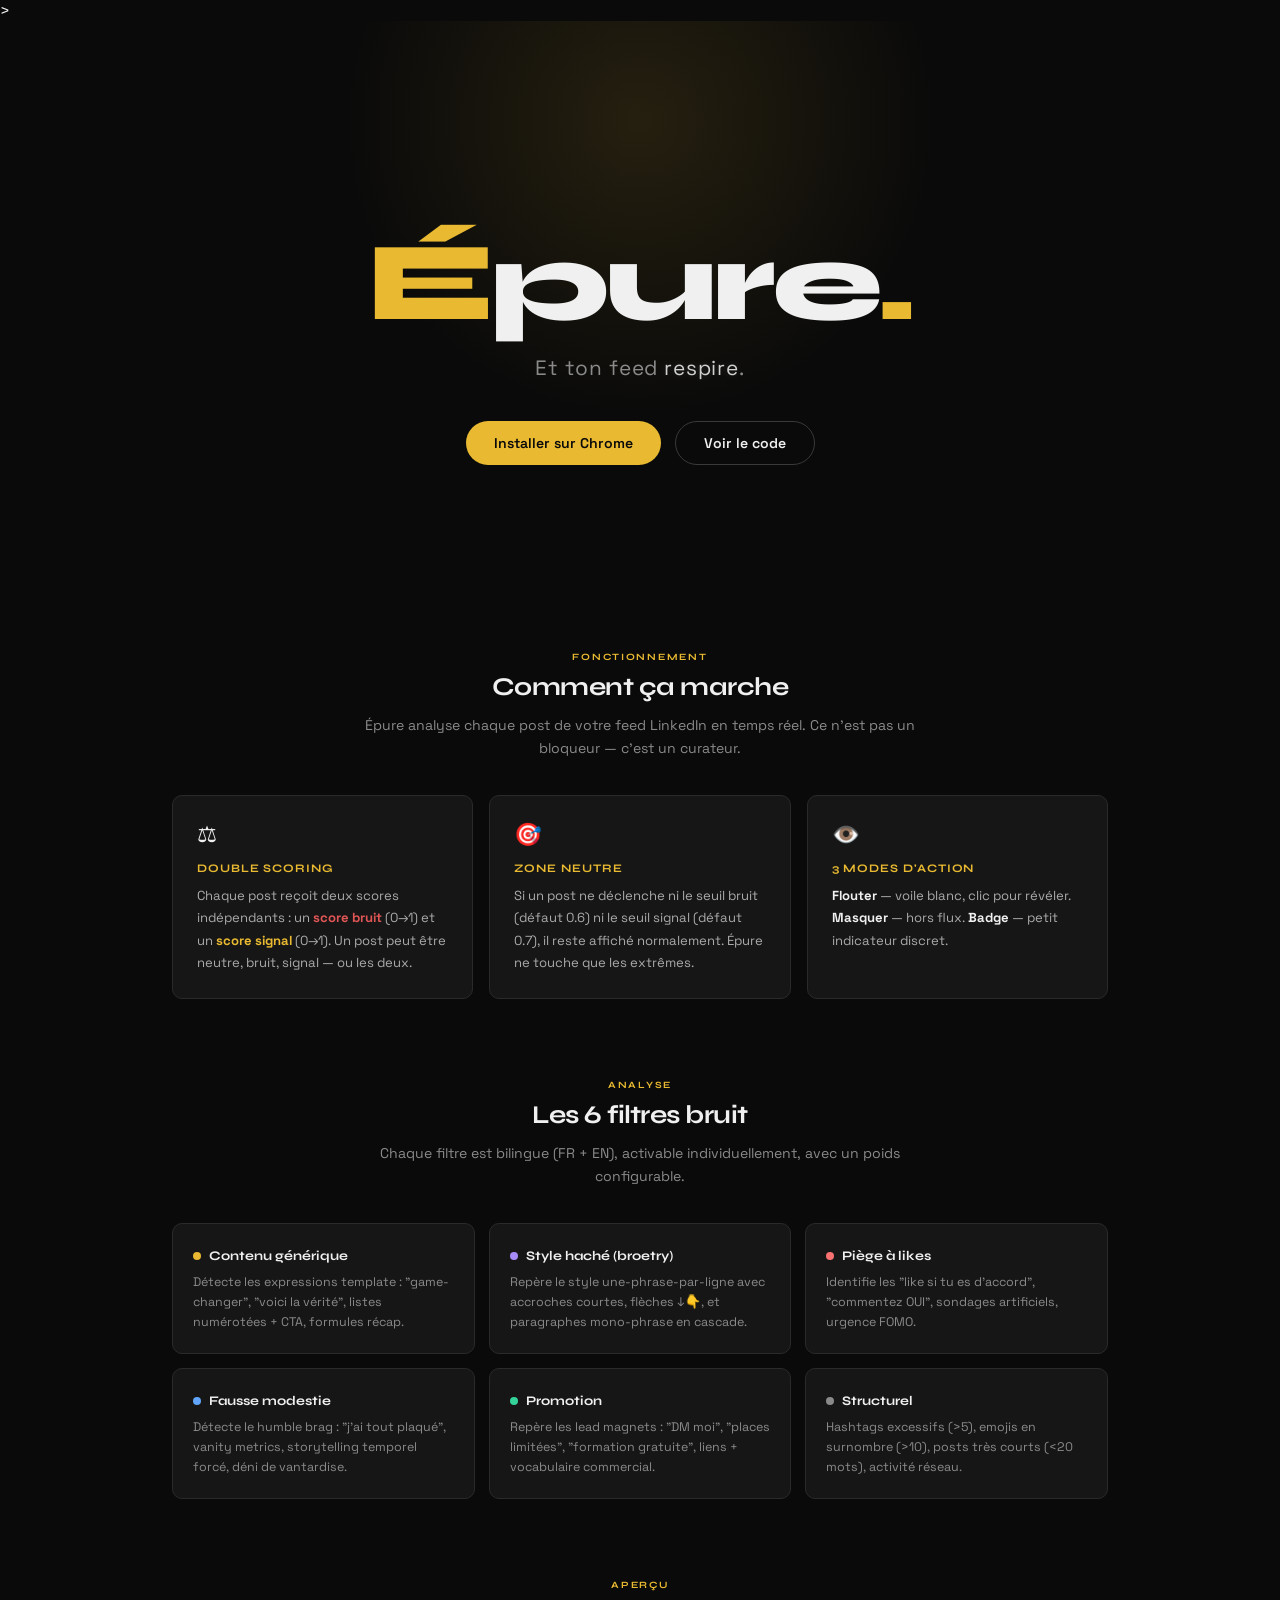
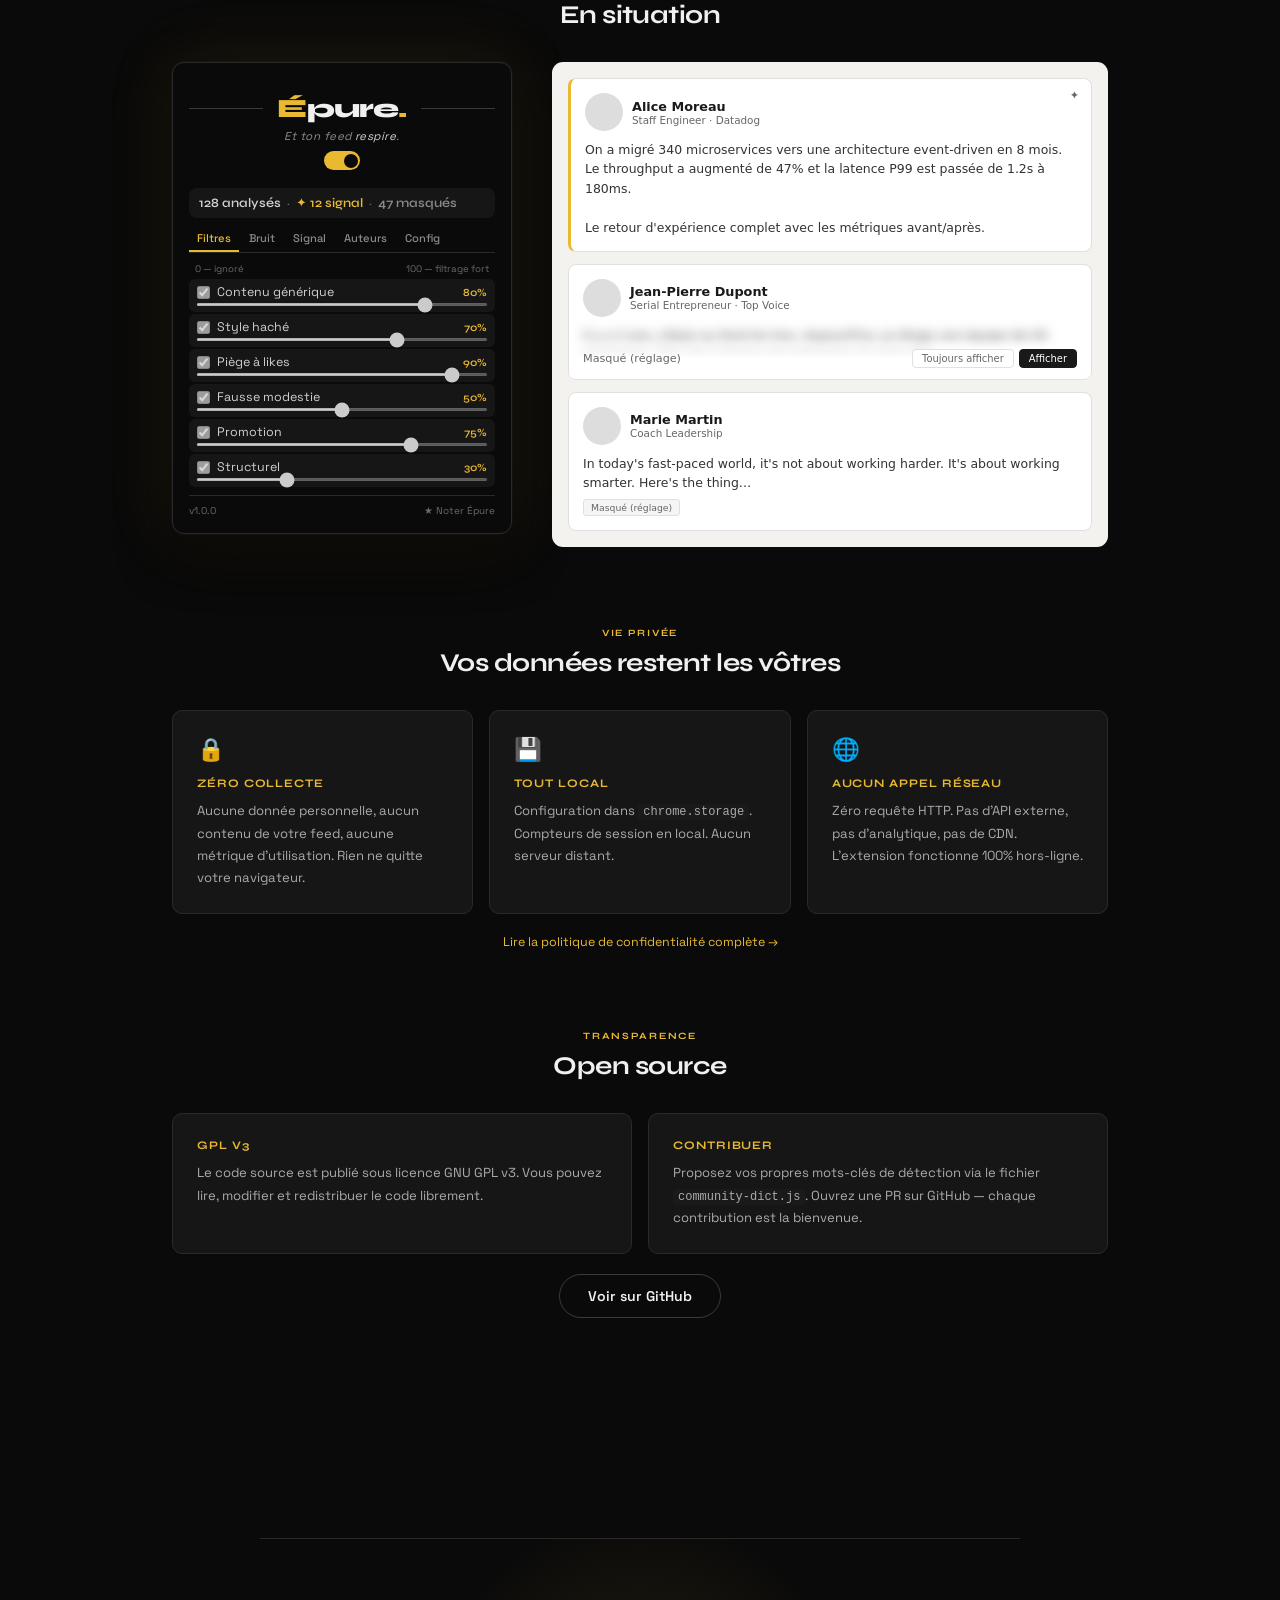
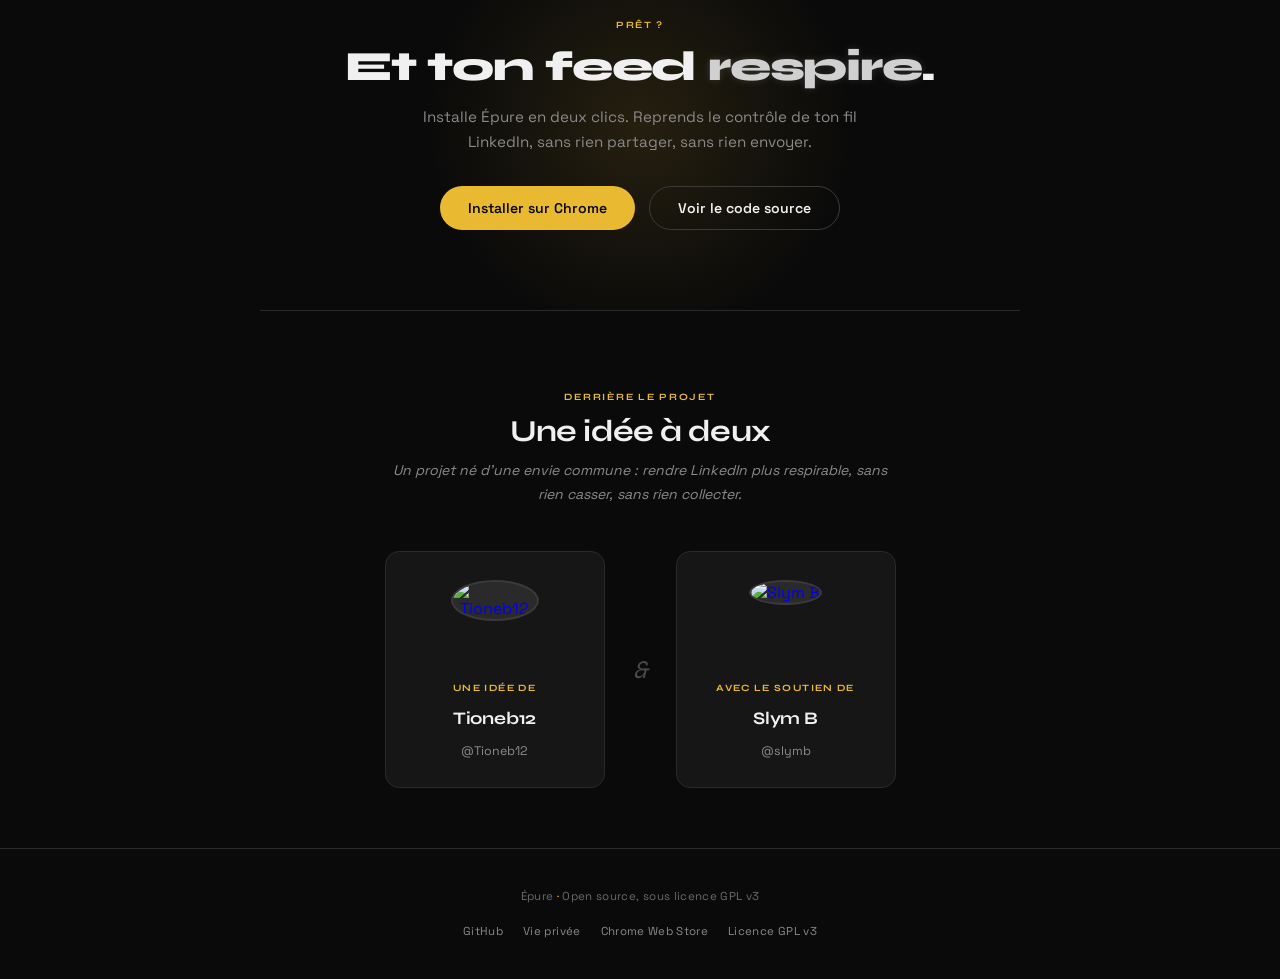
==== commit 631286ce: "feat: add SEO & metadata improvements - Open Graph tags (og:image, og:url) for social sharing - Twit" ====
--- a/index.html
+++ b/index.html
@@ -3,7 +3,54 @@
 <head>
     <meta charset="UTF-8">
     <meta name="viewport" content="width=device-width, initial-scale=1.0">
-    <meta name="description" content="Épure — Extension Chrome qui curate votre feed LinkedIn. Double scoring bruit/signal, 6 filtres intelligents, 100% local, zéro collecte de données. Open source (GPL v3).">
+    <meta name="description" content="Épure — Extension Chrome qui filtre votre feed LinkedIn. Double scoring bruit/signal, 6 filtres intelligents, 100% local, zéro collecte de données. Open source (GPL v3)">
+    <meta name="robots" content="index, follow">
+    <meta name="theme-color" content="#0a0a0a">>
+    <!-- Open Graph -->
+    <meta property="og:title" content="Épure — Et ton feed respire.">
+    <meta property="og:description" content="Extension Chrome qui filtre votre feed LinkedIn. Double scoring bruit/signal, 6 filtres intelligents, 100% local, zéro collecte de données. Open source (GPL v3).">
+    <meta property="og:image" content="./assets/images/epure-extension.png">
+    <meta property="og:url" content="https://tioneb12.github.io/epure/">
+    <meta property="og:type" content="website">
+    <!-- Twitter Card -->
+    <meta name="twitter:card" content="summary_large_image">
+    <meta name="twitter:creator" content="@waf_alors">
+    <meta name="twitter:title" content="Épure — Et ton feed respire.">
+    <meta name="twitter:description" content="Extension Chrome qui filtre votre feed LinkedIn. Double scoring bruit/signal, 6 filtres intelligents, 100% local, zéro collecte de données. Open source (GPL v3).">
+    <meta name="twitter:image" content="./assets/images/epure-extension.png">
+    <!-- JSON-LD Structured Data -->
+    <script type="application/ld+json">
+    {
+      "@context": "https://schema.org",
+      "@type": "SoftwareApplication",
+      "name": "Épure",
+      "description": "Extension Chrome qui filtre votre feed LinkedIn. Double scoring bruit/signal, 6 filtres intelligents, 100% local, zéro collecte de données. Open source (GPL v3).",
+      "url": "https://tioneb12.github.io/epure/",
+      "image": "https://tioneb12.github.io/epure/assets/images/epure-extension.png",
+      "applicationCategory": "Productivity",
+      "operatingSystem": "Chrome",
+      "license": "https://www.gnu.org/licenses/gpl-3.0.html",
+      "creator": [
+        {
+          "@type": "Person",
+          "name": "Tioneb12",
+          "url": "https://github.com/Tioneb12",
+          "sameAs": ["https://www.linkedin.com/in/benoit-zeller/", "https://github.com/Tioneb12"]
+        },
+        {
+          "@type": "Person",
+          "name": "Slym B",
+          "url": "https://github.com/slymb"
+        }
+      ],
+      "codeRepository": "https://github.com/Tioneb12/epure"
+    }
+    </script>
+    <!-- Favicons -->
+    <link rel="icon" type="image/png" sizes="16x16" href="./icons/icon-16.png">
+    <link rel="icon" type="image/png" sizes="48x48" href="./icons/icon-48.png">
+    <link rel="icon" type="image/png" sizes="128x128" href="./icons/icon-128.png">
+    <link rel="apple-touch-icon" href="./icons/icon-128.png">
     <title>Épure — Et ton feed respire.</title>
     <link href="https://fonts.googleapis.com/css2?family=Syne:wght@400;500;600;700;800&family=Space+Grotesk:wght@300;400;500;600;700&display=swap" rel="stylesheet">
     <style>
